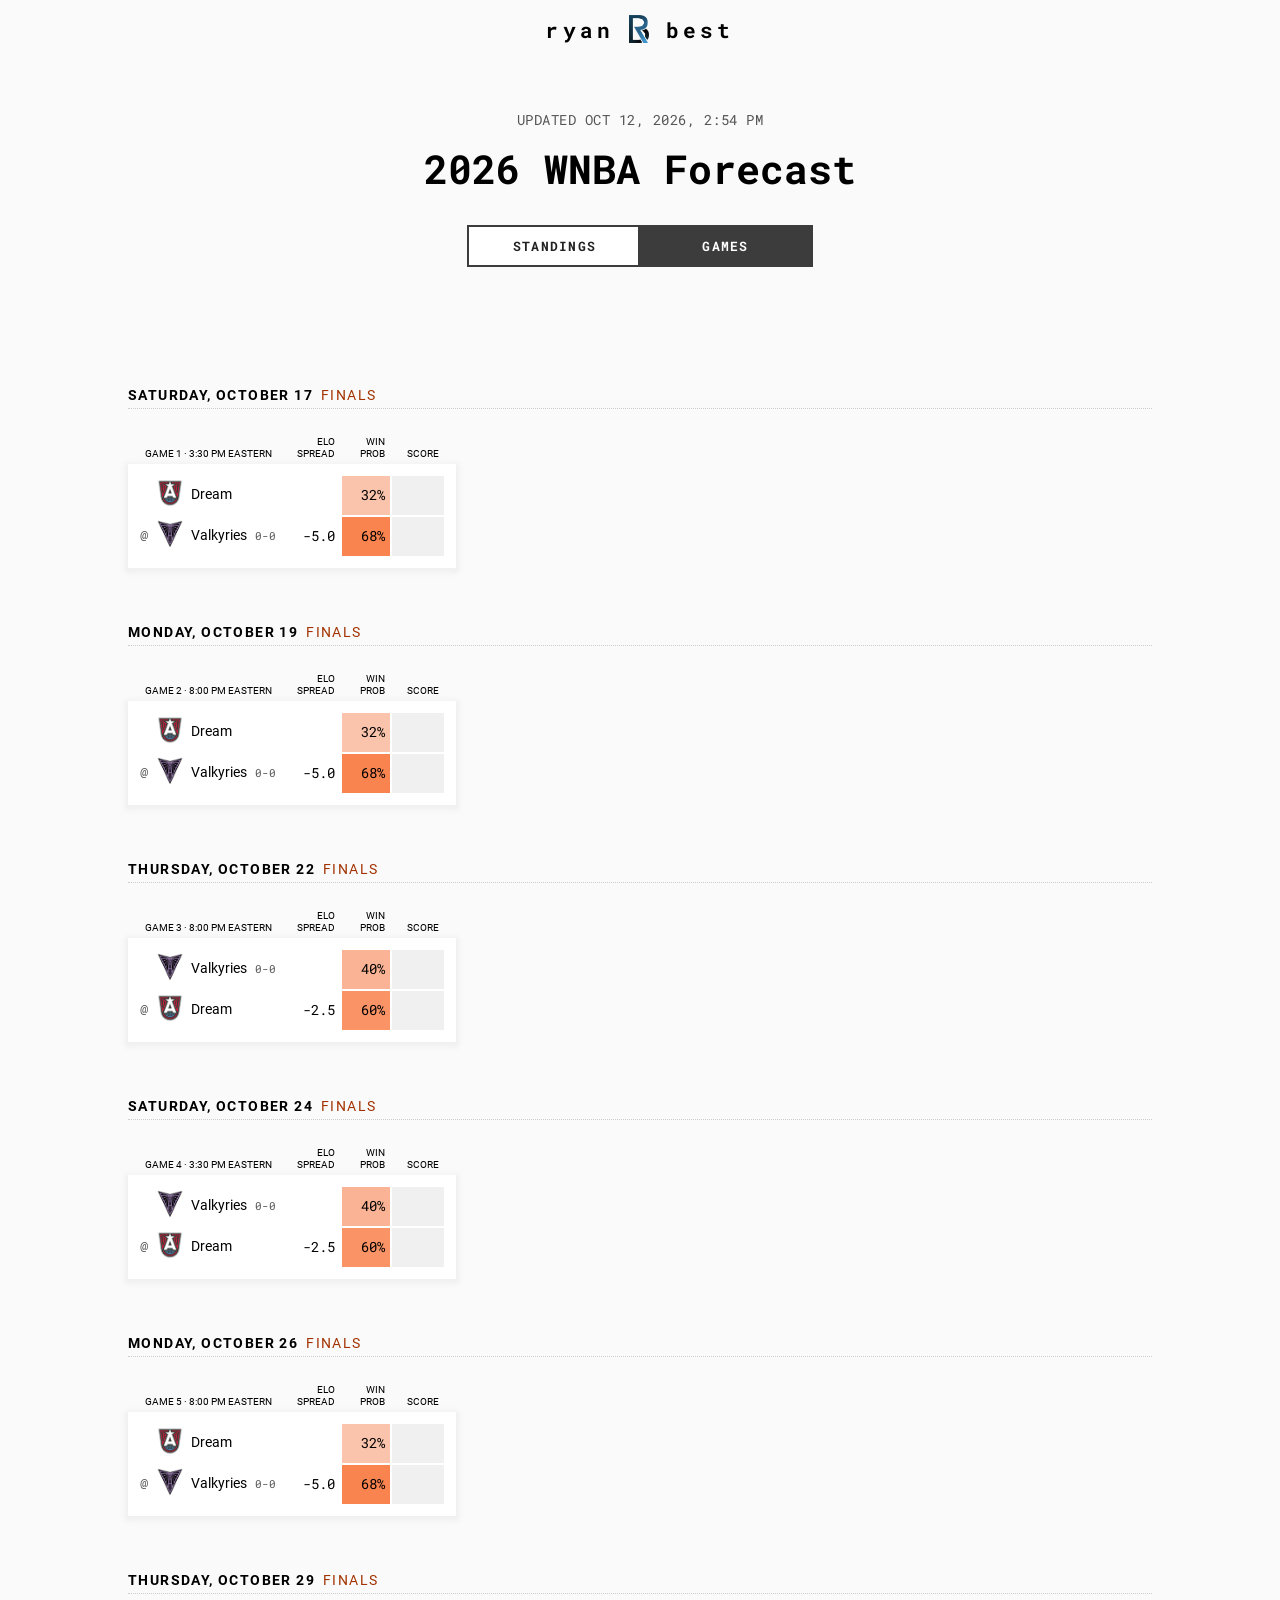
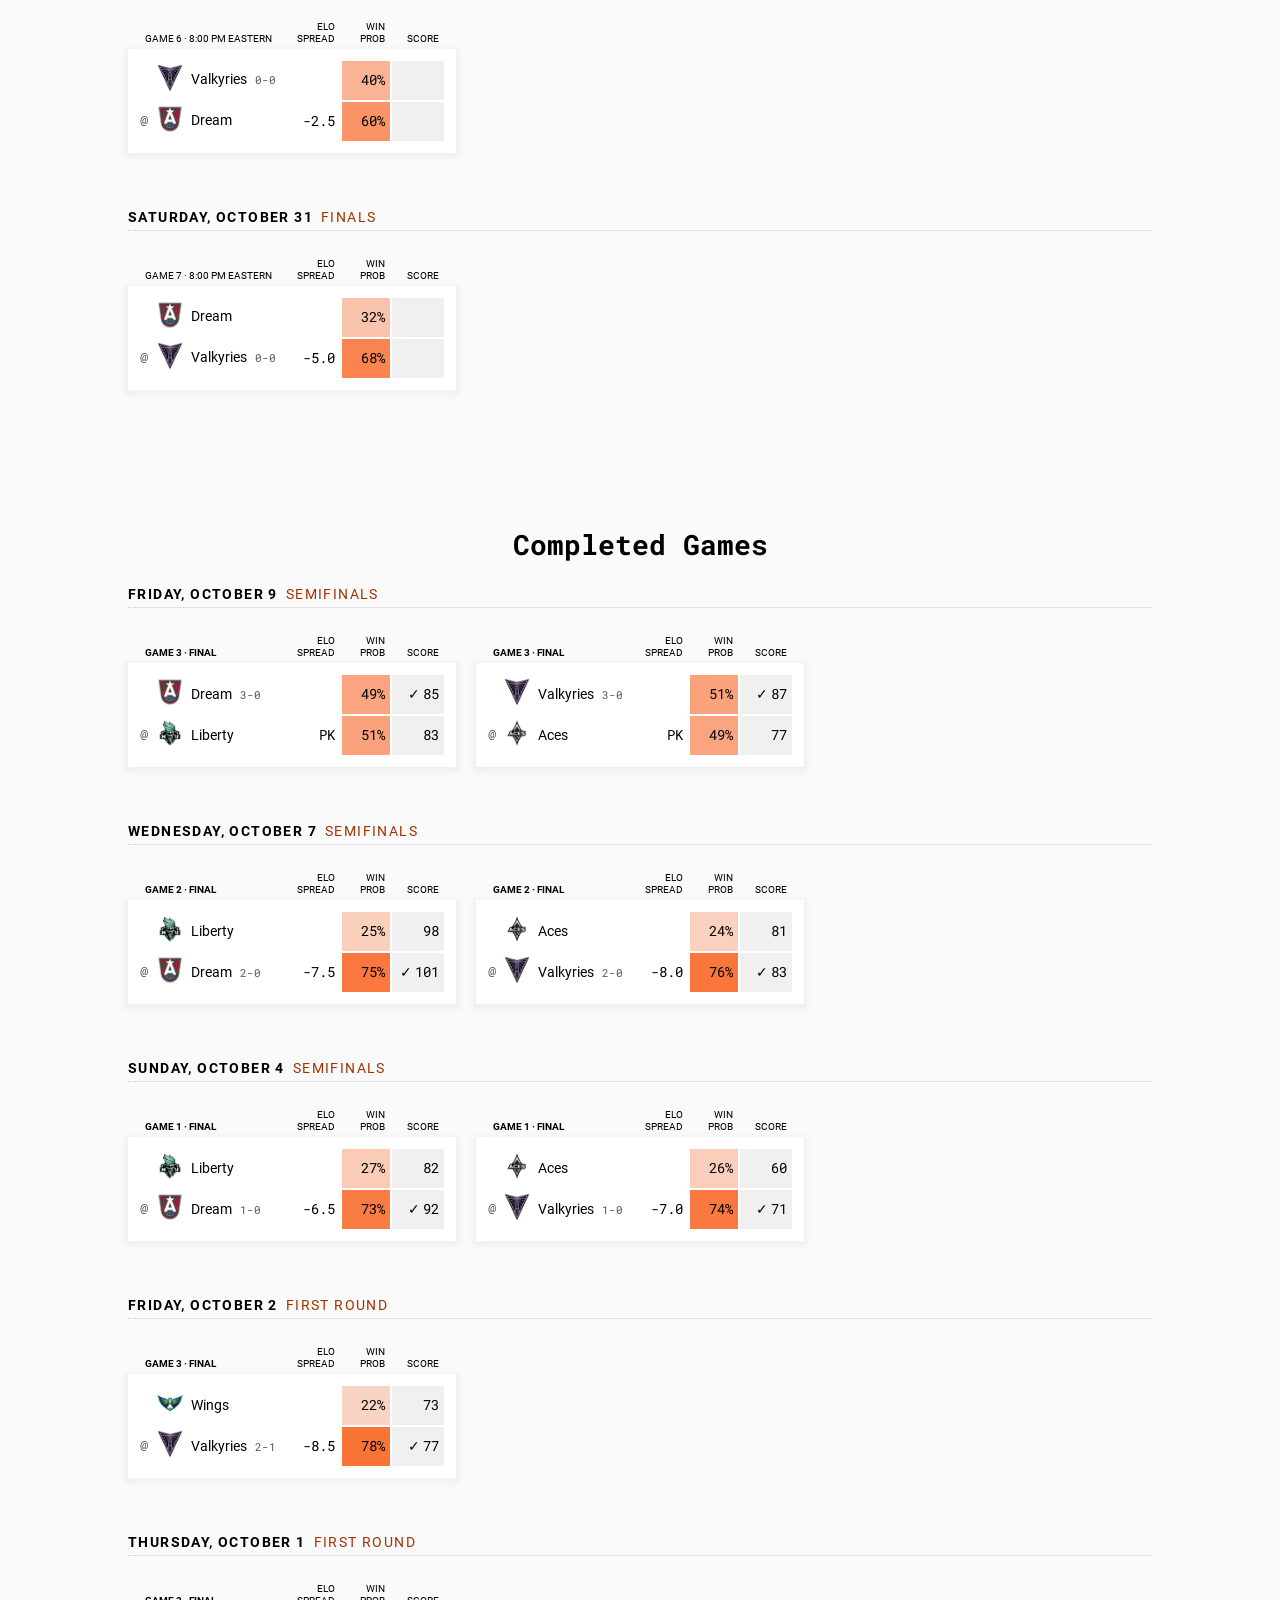
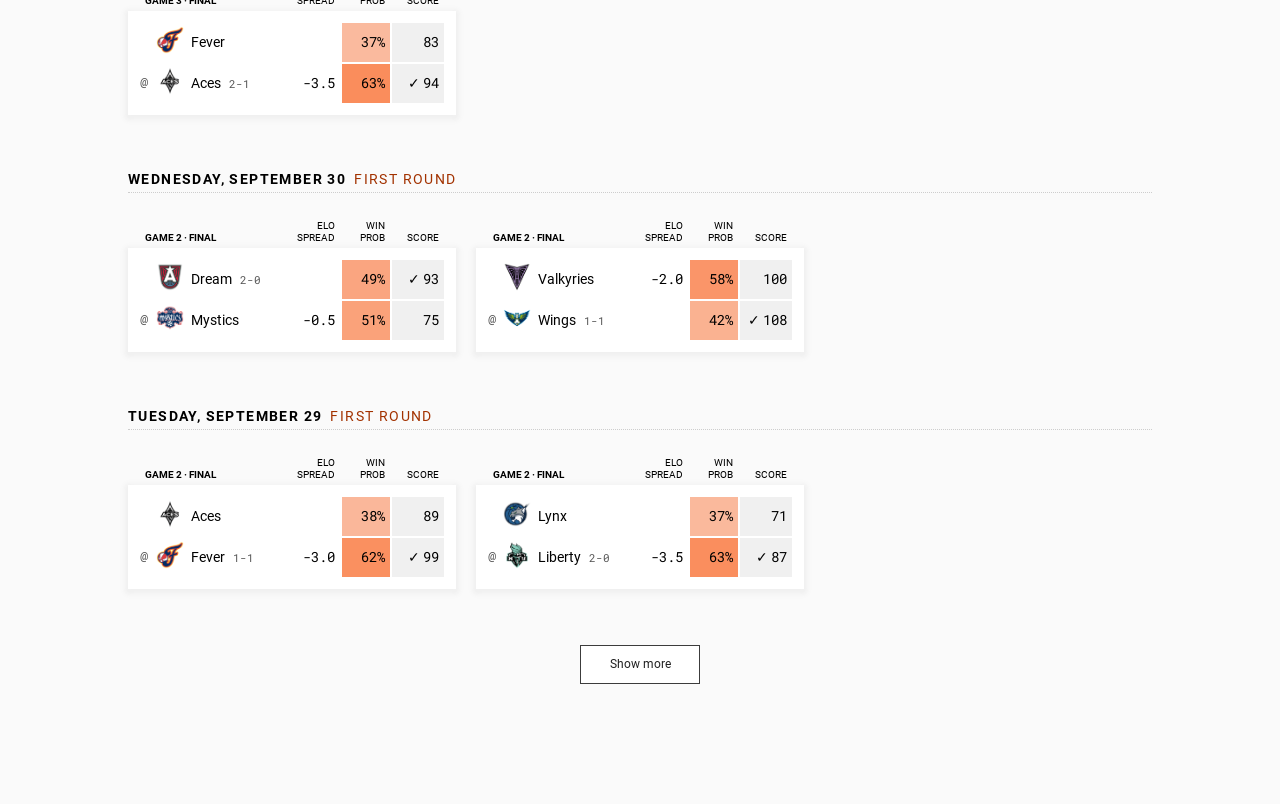
==== games/index.html @ b2c947b4 "Updates" ====
<!doctype html><head><title>2026 WNBA Forecast</title><meta name="viewport" content="width=device-width,initial-scale=1,shrink-to-fit=no"><meta name="description" content="This WNBA forecast projects each team's chances of winning every game, advancing to the playoffs and winning the WNBA Finals."><meta name="author" content="Ryan Best"><meta property="og:image" content="https://ryanabest.com/2026-wnba-predictions/../assets/share-image-2026.2704ef1698deea032bd2.png?foo"><meta property="og:title" content="2026 WNBA Forecast"><meta property="og:url" content="https://ryanabest.com/2026-wnba-predictions/"><meta property="og:type" content="website"><meta property="og:description" content="This WNBA forecast projects each team's chances of winning every game, advancing to the playoffs and winning the WNBA Finals."><link rel="shortcut icon" type="image/x-icon" href="https://ryanabest.com/2026-wnba-predictions/../assets/favicon.ecc235909048d9bf21d6.png"><link rel="icon" type="image/x-icon" href="https://ryanabest.com/../assets/favicon.ecc235909048d9bf21d6.png"><meta charset="UTF-8"><meta name="twitter:card" content="summary_large_image"><meta name="twitter:site" content="@ryanabest"><meta name="twitter:creator" content="@ryanabest"><meta name="twitter:title" content="2026 WNBA Forecast"><meta name="twitter:description" content="This WNBA forecast projects each team's chances of winning every game, advancing to the playoffs and winning the WNBA Finals."><meta property="twitter:image" content="https://ryanabest.com/2026-wnba-predictions/../assets/share-image-2026.2704ef1698deea032bd2.png?foo"><script defer="defer" src="https://static.cloudflareinsights.com/beacon.min.js" data-cf-beacon="{&quot;token&quot;: &quot;c7178068406749bfac75ae84e9a61b06&quot;}"></script><link rel="icon" href="../favicon.png"><script defer="defer" src="../main.33cd4e4e29c52338c2be.js"></script><link href="../main.13d747a128f6df0fa629.css" rel="stylesheet"></head><body><div class="menu" id="menu"><div class="menu-item" id="name"><a href="https://www.ryanabest.com"><p id="first-name">ryan</p><div class="logo"></div><p id="last-name">best</p></a></div></div><div class="container"><div id="intro"><p class="timestamp">UPDATED <span id="compiled-at" data-datetime="2026-10-12T14:54:19.146Z">Oct 12, 2026, 2:54 PM UTC</span></p><h1>2026 WNBA Forecast</h1></div><div id="page-nav"><a id="standings-link"><button class="btn-cta standings-nav">Standings</button></a><a id="games-link"><button class="btn-cta games-nav active">Games</button></a></div><div class="content"><div id="games-cont"><div id="recent-games"></div><div id="upcoming-games"></div><div id="completed-games"></div></div></div><script>const page = `games`;</script></div></body>
---- main.13d747a128f6df0fa629.css ----
@font-face{font-family:Roboto;font-style:normal;font-weight:400;src:url(assets/Roboto-Regular.9429985be4f46ec8fcfc.woff2) format("woff2"),url(assets/Roboto-Regular.774f99460b8c31560a3c.woff) format("woff")}@font-face{font-family:Roboto;font-style:normal;font-weight:700;src:url(assets/Roboto-Bold.002079d85a6f27587d17.woff2) format("woff2"),url(assets/Roboto-Bold.75a1a5b5582b236e0fe3.woff) format("woff")}@font-face{font-family:Roboto Mono;font-style:normal;font-weight:400;src:url(assets/RobotoMono-Regular.cf210793d3ec136c3b7a.woff2) format("woff2"),url(assets/RobotoMono-Regular.0ff7daca31863f66d72b.woff) format("woff")}@font-face{font-family:Roboto Mono;font-style:normal;font-weight:700;src:url(assets/RobotoMono-Bold.d044d1df4b0b95ca3c7d.woff2) format("woff2"),url(assets/RobotoMono-Bold.8ffd2e60d073450628d7.woff) format("woff")}.menu{padding:15px;text-align:center}.menu a{color:#000;text-decoration:none}.menu a.active,.menu a:hover{color:#4295ce}.menu a.underline{background:linear-gradient(180deg,#4295ce 0,#4295ce);background-position:0 100%;background-repeat:repeat-x;background-size:.12em .12em;padding-bottom:.15em;padding-top:.15em;transition:all .2s ease-in-out}.menu a.underline:hover{background-size:100% 100%;color:#fff;transition:all .2s ease-in-out}.menu .menu-item#name{white-space:nowrap}.menu *{font-family:Roboto Mono,monospace}.menu a,.menu p{display:inline;font-size:21px;font-weight:700;letter-spacing:.2em;line-height:30px;text-align:center}.menu .logo{background-image:url(assets/logo.83187585498148396530.png);background-repeat:no-repeat;background-size:100% auto;display:inline-block;height:30px;margin:0 .8em 0 .7em;vertical-align:top;width:20px}#intro{margin:30px auto;text-align:center}#intro p.timestamp{color:#555;font-size:14px;letter-spacing:.5px;margin:0;text-transform:uppercase}#intro h1,#intro p.timestamp{font-family:Roboto Mono,monospace}#intro h1{color:#000;font-size:40px;line-height:1.27;margin:15px 0}#page-nav{text-align:center}#page-nav button{border-width:2px;font-family:Roboto Mono,monospace;font-size:13px;font-weight:700;letter-spacing:.1em;margin:0 -2px;text-transform:uppercase;width:175px}#page-nav button.active{pointer-events:none}@media(max-width:767px){#page-nav button{width:50%}}table#standings{border-collapse:collapse;border-spacing:0;width:100%}@media(max-width:767px){table#standings .hide-mobile{display:none}}table#standings thead tr th{font-family:Roboto,sans-serif;font-size:13px;text-transform:uppercase}@media(max-width:767px){table#standings thead tr th{font-size:12px}}table#standings thead tr th.sorted{background:#000;color:#fff}table#standings thead tr th span.hide-desktop{display:none}@media(max-width:767px){table#standings thead tr th span.hide-desktop{display:table-cell}}table#standings thead tr.top th.underline{border-bottom:1px solid #cdcdcd;border-left:8px solid #fafafa;border-right:8px solid #fafafa}table#standings thead tr.lower th{border-bottom:2px solid #000;font-weight:400;padding:17px 12px 5px 5px;text-align:right;vertical-align:bottom}@media(max-width:767px){table#standings thead tr.lower th{padding:4px 6px 3px 3px}}table#standings thead tr.lower th#name{padding-left:38px;text-align:left}@media(max-width:767px){table#standings thead tr.lower th#name{padding-left:5px}}table#standings thead tr.lower th#elo{text-align:center;width:7%}table#standings thead tr.lower th#week-diff{text-align:center}table#standings thead tr.lower th.num-width,table#standings thead tr.lower th.pct-width{width:10%}@media(max-width:767px){table#standings thead tr.lower th.pct-width{width:15%}}table#standings thead tr.sortable th{cursor:pointer}table#standings thead tr.sortable th:hover:not(.sorted){background-color:#cdcdcd}table#standings tbody tr{line-height:40px}table#standings tbody tr td,table#standings tbody tr th.team-name{border-bottom:1px solid #cdcdcd;font-size:14px;padding:8px 12px 5px 5px;vertical-align:middle;white-space:nowrap}@media(max-width:767px){table#standings tbody tr td,table#standings tbody tr th.team-name{font-size:12px;padding:4px 6px 3px 3px}}table#standings tbody tr td.eliminated,table#standings tbody tr th.team-name.eliminated{opacity:.3}table#standings tbody tr td.gray,table#standings tbody tr th.team-name.gray{color:#cdcdcd}table#standings tbody tr td{font-family:Roboto Mono,monospace;text-align:right}table#standings tbody tr td.elo,table#standings tbody tr td.week-change{text-align:center}table#standings tbody tr td.week-change .week-change-val{border-radius:50%;height:40px;margin:auto;width:40px}table#standings tbody tr td.border-left{border-left:2px solid #000}@media(max-width:767px){table#standings tbody tr td.border-left{border-left:none}table#standings tbody tr td.border-left-mobile{border-left:1px solid #000}}table#standings tbody tr th.team-name{padding-left:0;text-align:left}table#standings tbody tr th.team-name img.team-logo{margin-right:10px;transform:translateY(-4px);vertical-align:middle}@media(max-width:767px){table#standings tbody tr th.team-name img.team-logo{margin-right:5px}}table#standings tbody tr th.team-name span.city,table#standings tbody tr th.team-name span.name{color:#000;font-family:Roboto,sans-serif;font-size:16px;font-weight:700}@media(max-width:767px){table#standings tbody tr th.team-name span.city,table#standings tbody tr th.team-name span.name{font-size:12px}}table#standings tbody tr th.team-name span.current-record{color:#555;font-family:Roboto Mono,monospace;font-size:12px;font-weight:400;padding-left:8px}table#standings tbody tr:last-child td,table#standings tbody tr:last-child th.team-name{border-bottom:none}.selector-wrap{font-family:Roboto,sans-serif;font-size:15px;margin:30px auto 0}.selector-wrap.standings-selector{text-align:center}.selector-wrap.standings-selector span.text{padding-right:6px}.selector-wrap.nav-dropdown{text-align:right}.selector-wrap #nav-dropdown,.selector-wrap #standings-selector{font-size:15px;padding:5px;text-align:left;width:150px}section.day{font-family:Roboto,sans-serif;margin-bottom:40px}section.day:last-child{margin-bottom:10px}section.day h3{border-bottom:1px dotted #cdcdcd;font-size:14px;font-weight:700;letter-spacing:.1em;margin-bottom:25px;padding-bottom:5px;text-transform:uppercase}section.day h3 span.cc_final,section.day h3 span.playoff{color:#a23200;font-weight:400;margin-left:8px}section.day .games-cont .game{box-sizing:border-box;display:inline-block;margin-bottom:12px;margin-left:20px}@media(min-width:1024px){section.day .games-cont .game{width:calc(33.33333% - 13.33333px)}section.day .games-cont .game:nth-child(3n+1){margin-left:0}}@media(min-width:700px)and (max-width:1023px){section.day .games-cont .game{width:calc(50% - 20px)}section.day .games-cont .game:nth-child(odd){margin-left:0}}@media(max-width:700px){section.day .games-cont .game{margin-left:0;max-width:450px;width:100%}}section.day .games-cont .game .game-header-wrap{padding:0 10px}@media(max-width:767px){section.day .games-cont .game .game-header-wrap{padding:0 5px}}section.day .games-cont .game .game-body-wrap{background:#fff;box-shadow:0 2px 5px 3px hsla(0,0%,78%,.2);padding:10px}@media(max-width:767px){section.day .games-cont .game .game-body-wrap{padding:5px}}section.day .games-cont .game table{border-spacing:2px}section.day .games-cont .game th{box-sizing:border-box;font-size:10px;font-weight:400;line-height:1.2;padding:0 5px 2px;text-align:right;text-transform:uppercase;vertical-align:bottom}section.day .games-cont .game th.game-time{text-align:left}section.day .games-cont .game th.game-time.post{font-weight:700}section.day .games-cont .game td{box-sizing:border-box;color:#000;font-size:14px;padding:3px 5px 5px;vertical-align:middle;white-space:nowrap}@media(max-width:767px){section.day .games-cont .game td{font-size:13px}}section.day .games-cont .game td.at-sign{color:#555;font-family:Roboto Mono,monospace}section.day .games-cont .game td.team-name .playoff-record{color:#555;font-family:Roboto Mono,monospace;font-size:11px;font-weight:400;padding-left:8px}section.day .games-cont .game td.num{font-family:Roboto Mono,monospace;text-align:right}section.day .games-cont .game td.num span.check{margin-right:3px}section.day .games-cont .game td.score{background-color:#f0f0f0}section.day .games-cont .game td.at-sign,section.day .games-cont .game th.at-sign{border:0;min-width:13.5px;padding-left:0;text-align:center;width:13.5px}@media(max-width:767px){section.day .games-cont .game td.at-sign,section.day .games-cont .game th.at-sign{padding-right:0}}section.day .games-cont .game td.team-logo,section.day .games-cont .game th.team-logo{min-width:28px;padding-left:0;width:28px}section.day .games-cont .game td.team-name,section.day .games-cont .game th.team-name{padding-left:0;width:99%}section.day .games-cont .game td.game-time,section.day .games-cont .game th.game-time{width:99%}section.day .games-cont .game td.spread,section.day .games-cont .game th.spread{min-width:55px;width:55px}section.day .games-cont .game td.win-prob,section.day .games-cont .game th.win-prob{min-width:48px;width:48px}section.day .games-cont .game td.score,section.day .games-cont .game th.score{min-width:52px;width:52px}#games-cont h2{font-family:Roboto Mono,monospace;font-size:28px;margin-top:120px;text-align:center}@media(max-width:767px){#games-cont h2{margin-top:60px}}.expand{margin:40px 0;text-align:center}body{background-color:#fafafa;margin:0}@media(max-width:767px){.hide-mobile{display:none}}.container{margin:auto auto 60px;max-width:1024px;padding:20px;width:calc(100% - 40px)}@media(min-width:768px)and (max-width:1023px){.container{width:768px}}.content{margin-top:120px}@media(max-width:767px){.content{margin-top:60px}}.btn-cta{align-items:center;background:#fff;border:1px solid #3c3c3c;color:#222;cursor:pointer;display:inline-flex;font:12px/1.4 Roboto,sans-serif;justify-content:center;padding:10px;text-shadow:none;transition:background-color .2s ease-in-out;width:120px}.btn-cta.active,.btn-cta:hover{background:#3c3c3c;color:#fff}
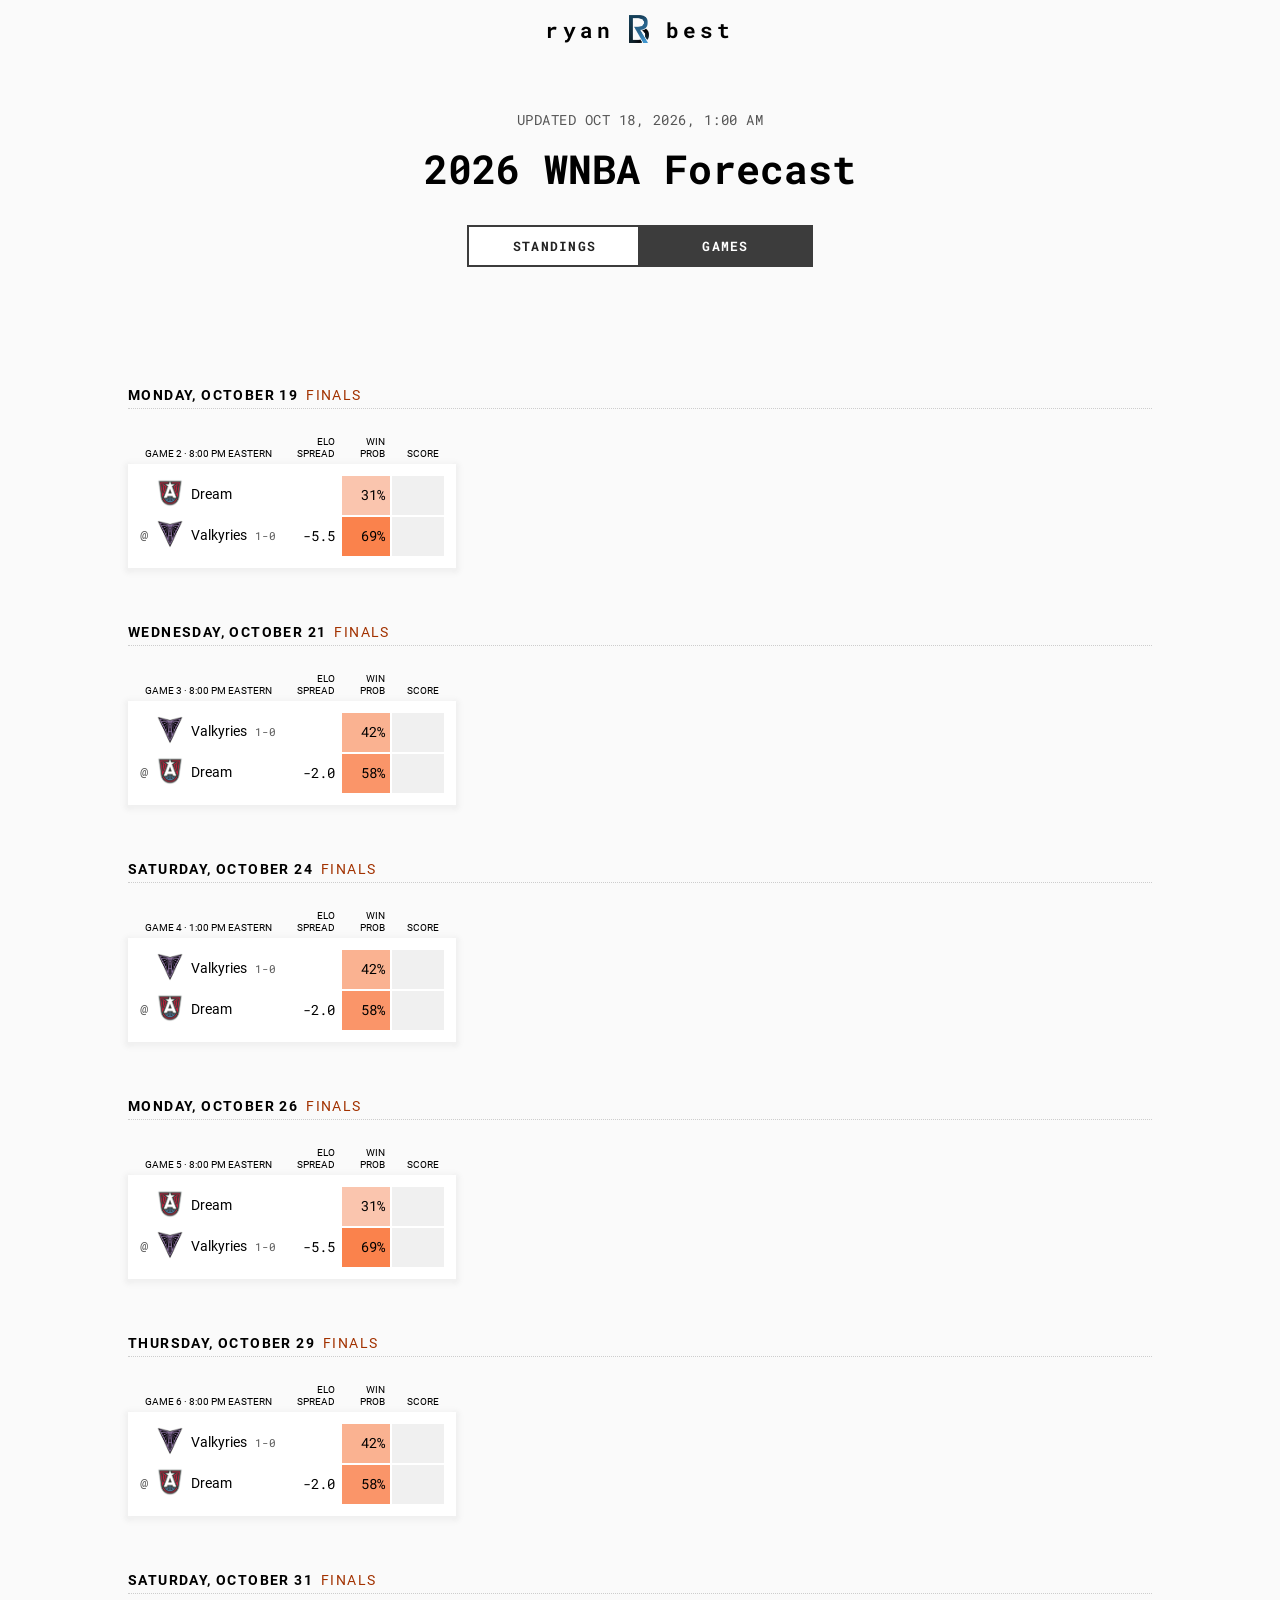
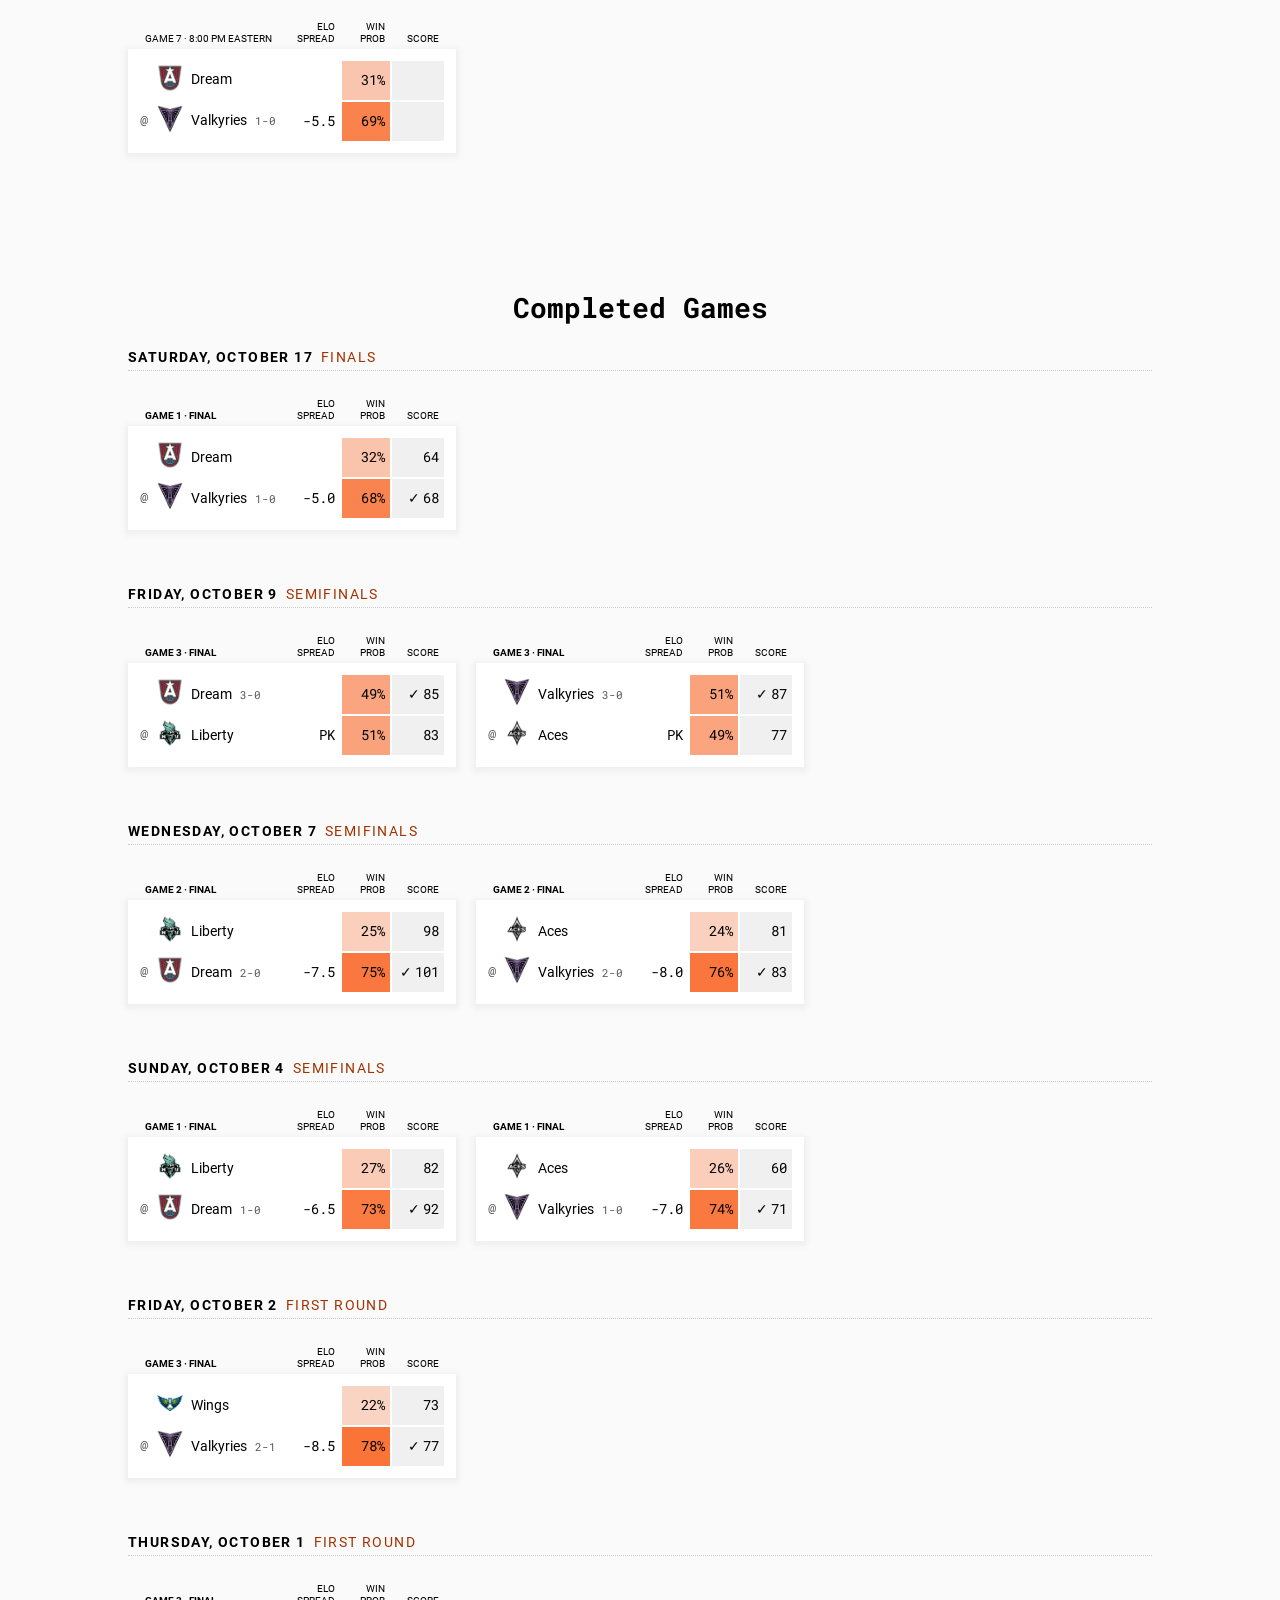
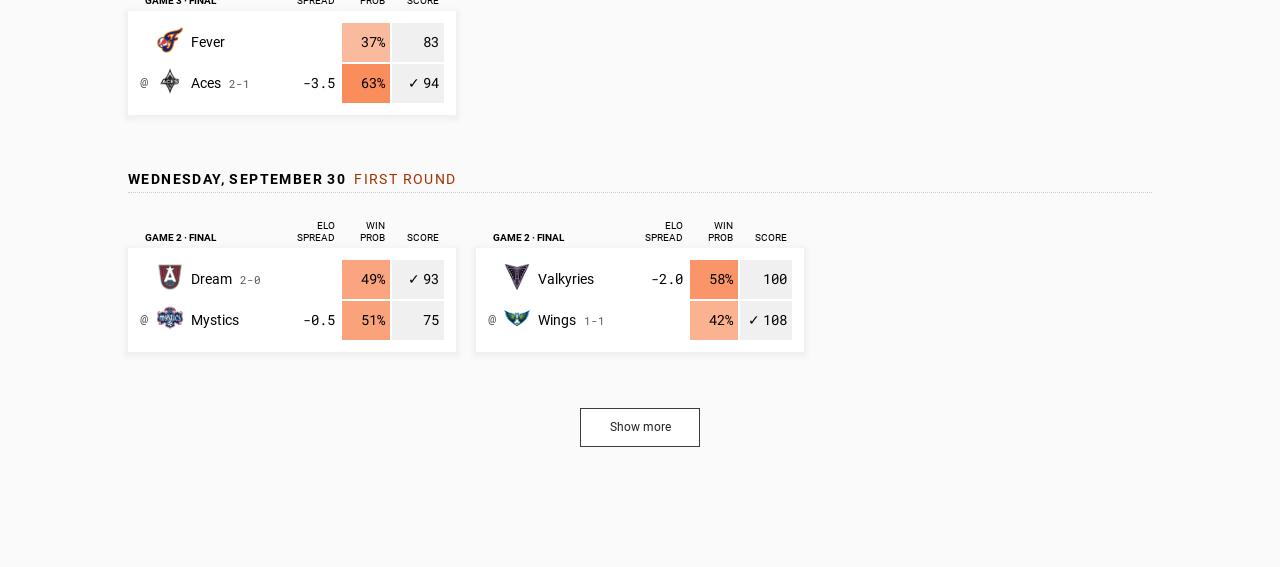
==== commit b8b5b00b: "Updates" ====
--- a/games/index.html
+++ b/games/index.html
@@ -1 +1 @@
-<!doctype html><head><title>2026 WNBA Forecast</title><meta name="viewport" content="width=device-width,initial-scale=1,shrink-to-fit=no"><meta name="description" content="This WNBA forecast projects each team's chances of winning every game, advancing to the playoffs and winning the WNBA Finals."><meta name="author" content="Ryan Best"><meta property="og:image" content="https://ryanabest.com/2026-wnba-predictions/../assets/share-image-2026.2704ef1698deea032bd2.png?foo"><meta property="og:title" content="2026 WNBA Forecast"><meta property="og:url" content="https://ryanabest.com/2026-wnba-predictions/"><meta property="og:type" content="website"><meta property="og:description" content="This WNBA forecast projects each team's chances of winning every game, advancing to the playoffs and winning the WNBA Finals."><link rel="shortcut icon" type="image/x-icon" href="https://ryanabest.com/2026-wnba-predictions/../assets/favicon.ecc235909048d9bf21d6.png"><link rel="icon" type="image/x-icon" href="https://ryanabest.com/../assets/favicon.ecc235909048d9bf21d6.png"><meta charset="UTF-8"><meta name="twitter:card" content="summary_large_image"><meta name="twitter:site" content="@ryanabest"><meta name="twitter:creator" content="@ryanabest"><meta name="twitter:title" content="2026 WNBA Forecast"><meta name="twitter:description" content="This WNBA forecast projects each team's chances of winning every game, advancing to the playoffs and winning the WNBA Finals."><meta property="twitter:image" content="https://ryanabest.com/2026-wnba-predictions/../assets/share-image-2026.2704ef1698deea032bd2.png?foo"><script defer="defer" src="https://static.cloudflareinsights.com/beacon.min.js" data-cf-beacon="{&quot;token&quot;: &quot;c7178068406749bfac75ae84e9a61b06&quot;}"></script><link rel="icon" href="../favicon.png"><script defer="defer" src="../main.33cd4e4e29c52338c2be.js"></script><link href="../main.13d747a128f6df0fa629.css" rel="stylesheet"></head><body><div class="menu" id="menu"><div class="menu-item" id="name"><a href="https://www.ryanabest.com"><p id="first-name">ryan</p><div class="logo"></div><p id="last-name">best</p></a></div></div><div class="container"><div id="intro"><p class="timestamp">UPDATED <span id="compiled-at" data-datetime="2026-10-12T14:54:19.146Z">Oct 12, 2026, 2:54 PM UTC</span></p><h1>2026 WNBA Forecast</h1></div><div id="page-nav"><a id="standings-link"><button class="btn-cta standings-nav">Standings</button></a><a id="games-link"><button class="btn-cta games-nav active">Games</button></a></div><div class="content"><div id="games-cont"><div id="recent-games"></div><div id="upcoming-games"></div><div id="completed-games"></div></div></div><script>const page = `games`;</script></div></body>+<!doctype html><head><title>2026 WNBA Forecast</title><meta name="viewport" content="width=device-width,initial-scale=1,shrink-to-fit=no"><meta name="description" content="This WNBA forecast projects each team's chances of winning every game, advancing to the playoffs and winning the WNBA Finals."><meta name="author" content="Ryan Best"><meta property="og:image" content="https://ryanabest.com/2026-wnba-predictions/../assets/share-image-2026.2704ef1698deea032bd2.png?foo"><meta property="og:title" content="2026 WNBA Forecast"><meta property="og:url" content="https://ryanabest.com/2026-wnba-predictions/"><meta property="og:type" content="website"><meta property="og:description" content="This WNBA forecast projects each team's chances of winning every game, advancing to the playoffs and winning the WNBA Finals."><link rel="shortcut icon" type="image/x-icon" href="https://ryanabest.com/2026-wnba-predictions/../assets/favicon.ecc235909048d9bf21d6.png"><link rel="icon" type="image/x-icon" href="https://ryanabest.com/../assets/favicon.ecc235909048d9bf21d6.png"><meta charset="UTF-8"><meta name="twitter:card" content="summary_large_image"><meta name="twitter:site" content="@ryanabest"><meta name="twitter:creator" content="@ryanabest"><meta name="twitter:title" content="2026 WNBA Forecast"><meta name="twitter:description" content="This WNBA forecast projects each team's chances of winning every game, advancing to the playoffs and winning the WNBA Finals."><meta property="twitter:image" content="https://ryanabest.com/2026-wnba-predictions/../assets/share-image-2026.2704ef1698deea032bd2.png?foo"><script defer="defer" src="https://static.cloudflareinsights.com/beacon.min.js" data-cf-beacon="{&quot;token&quot;: &quot;c7178068406749bfac75ae84e9a61b06&quot;}"></script><link rel="icon" href="../favicon.png"><script defer="defer" src="../main.71c23e7c13c567f4b0f6.js"></script><link href="../main.13d747a128f6df0fa629.css" rel="stylesheet"></head><body><div class="menu" id="menu"><div class="menu-item" id="name"><a href="https://www.ryanabest.com"><p id="first-name">ryan</p><div class="logo"></div><p id="last-name">best</p></a></div></div><div class="container"><div id="intro"><p class="timestamp">UPDATED <span id="compiled-at" data-datetime="2026-10-18T01:00:43.987Z">Oct 18, 2026, 1:00 AM UTC</span></p><h1>2026 WNBA Forecast</h1></div><div id="page-nav"><a id="standings-link"><button class="btn-cta standings-nav">Standings</button></a><a id="games-link"><button class="btn-cta games-nav active">Games</button></a></div><div class="content"><div id="games-cont"><div id="recent-games"></div><div id="upcoming-games"></div><div id="completed-games"></div></div></div><script>const page = `games`;</script></div></body>
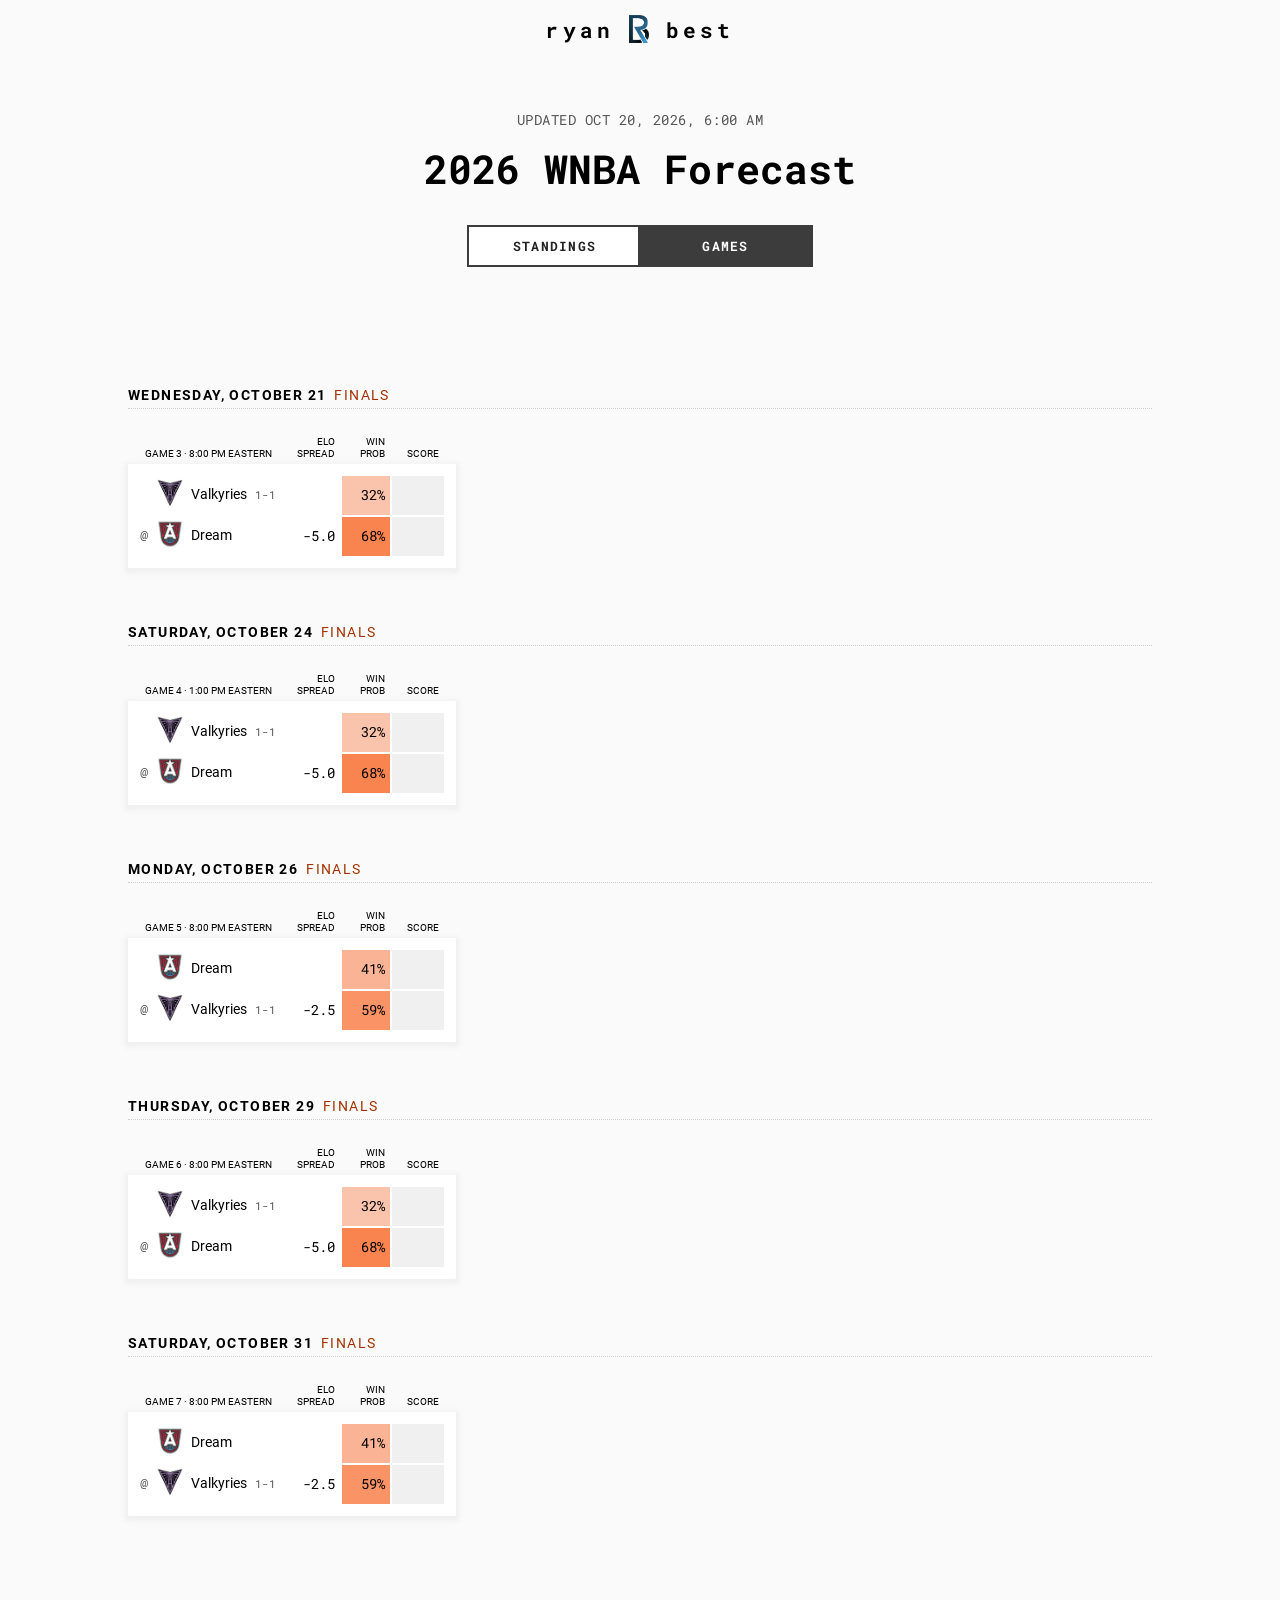
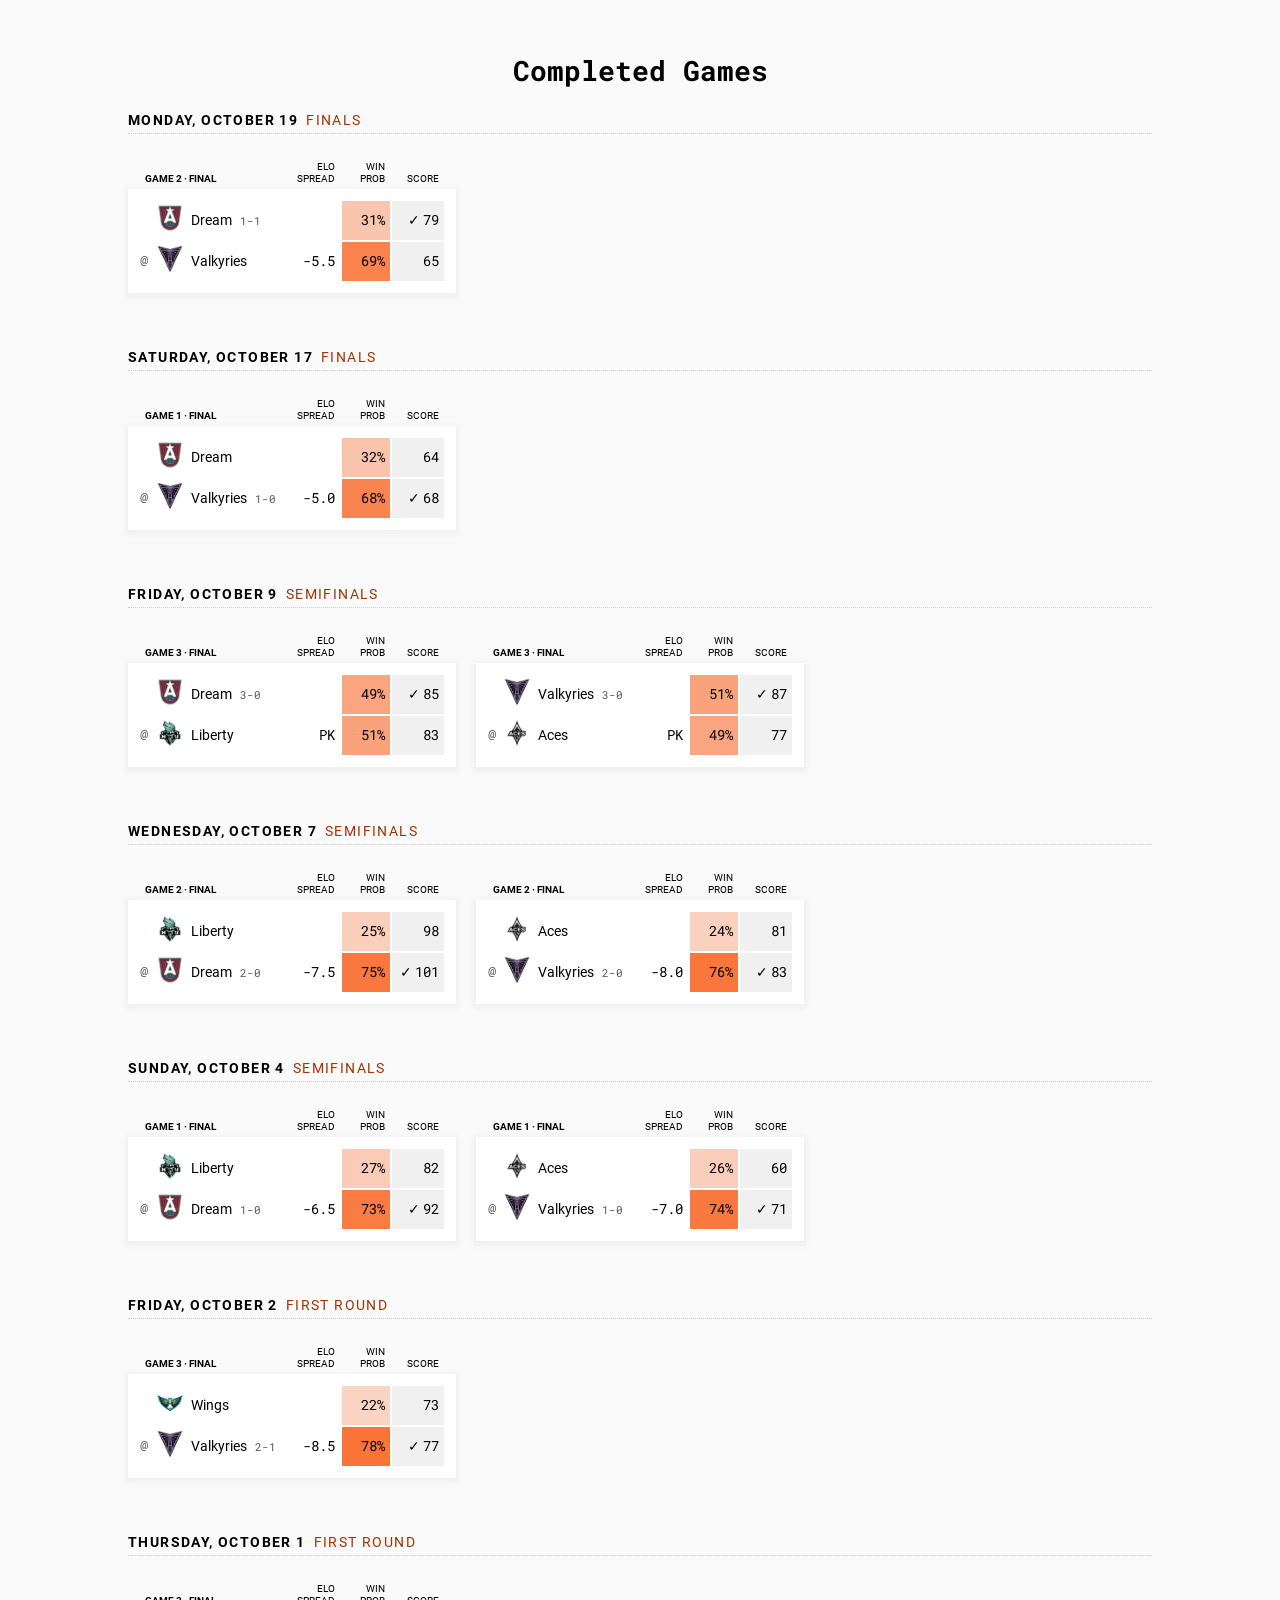
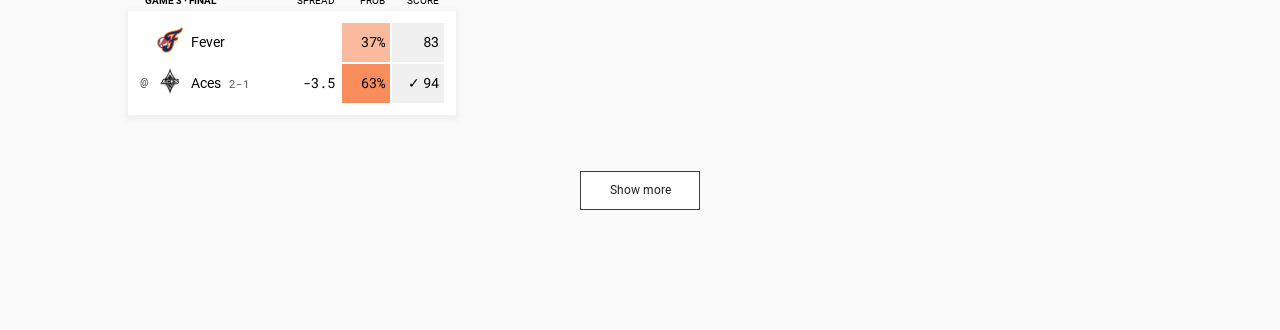
==== commit 2cf58f56: "Updates" ====
--- a/games/index.html
+++ b/games/index.html
@@ -1 +1 @@
-<!doctype html><head><title>2026 WNBA Forecast</title><meta name="viewport" content="width=device-width,initial-scale=1,shrink-to-fit=no"><meta name="description" content="This WNBA forecast projects each team's chances of winning every game, advancing to the playoffs and winning the WNBA Finals."><meta name="author" content="Ryan Best"><meta property="og:image" content="https://ryanabest.com/2026-wnba-predictions/../assets/share-image-2026.2704ef1698deea032bd2.png?foo"><meta property="og:title" content="2026 WNBA Forecast"><meta property="og:url" content="https://ryanabest.com/2026-wnba-predictions/"><meta property="og:type" content="website"><meta property="og:description" content="This WNBA forecast projects each team's chances of winning every game, advancing to the playoffs and winning the WNBA Finals."><link rel="shortcut icon" type="image/x-icon" href="https://ryanabest.com/2026-wnba-predictions/../assets/favicon.ecc235909048d9bf21d6.png"><link rel="icon" type="image/x-icon" href="https://ryanabest.com/../assets/favicon.ecc235909048d9bf21d6.png"><meta charset="UTF-8"><meta name="twitter:card" content="summary_large_image"><meta name="twitter:site" content="@ryanabest"><meta name="twitter:creator" content="@ryanabest"><meta name="twitter:title" content="2026 WNBA Forecast"><meta name="twitter:description" content="This WNBA forecast projects each team's chances of winning every game, advancing to the playoffs and winning the WNBA Finals."><meta property="twitter:image" content="https://ryanabest.com/2026-wnba-predictions/../assets/share-image-2026.2704ef1698deea032bd2.png?foo"><script defer="defer" src="https://static.cloudflareinsights.com/beacon.min.js" data-cf-beacon="{&quot;token&quot;: &quot;c7178068406749bfac75ae84e9a61b06&quot;}"></script><link rel="icon" href="../favicon.png"><script defer="defer" src="../main.71c23e7c13c567f4b0f6.js"></script><link href="../main.13d747a128f6df0fa629.css" rel="stylesheet"></head><body><div class="menu" id="menu"><div class="menu-item" id="name"><a href="https://www.ryanabest.com"><p id="first-name">ryan</p><div class="logo"></div><p id="last-name">best</p></a></div></div><div class="container"><div id="intro"><p class="timestamp">UPDATED <span id="compiled-at" data-datetime="2026-10-18T01:00:43.987Z">Oct 18, 2026, 1:00 AM UTC</span></p><h1>2026 WNBA Forecast</h1></div><div id="page-nav"><a id="standings-link"><button class="btn-cta standings-nav">Standings</button></a><a id="games-link"><button class="btn-cta games-nav active">Games</button></a></div><div class="content"><div id="games-cont"><div id="recent-games"></div><div id="upcoming-games"></div><div id="completed-games"></div></div></div><script>const page = `games`;</script></div></body>+<!doctype html><head><title>2026 WNBA Forecast</title><meta name="viewport" content="width=device-width,initial-scale=1,shrink-to-fit=no"><meta name="description" content="This WNBA forecast projects each team's chances of winning every game, advancing to the playoffs and winning the WNBA Finals."><meta name="author" content="Ryan Best"><meta property="og:image" content="https://ryanabest.com/2026-wnba-predictions/../assets/share-image-2026.2704ef1698deea032bd2.png?foo"><meta property="og:title" content="2026 WNBA Forecast"><meta property="og:url" content="https://ryanabest.com/2026-wnba-predictions/"><meta property="og:type" content="website"><meta property="og:description" content="This WNBA forecast projects each team's chances of winning every game, advancing to the playoffs and winning the WNBA Finals."><link rel="shortcut icon" type="image/x-icon" href="https://ryanabest.com/2026-wnba-predictions/../assets/favicon.ecc235909048d9bf21d6.png"><link rel="icon" type="image/x-icon" href="https://ryanabest.com/../assets/favicon.ecc235909048d9bf21d6.png"><meta charset="UTF-8"><meta name="twitter:card" content="summary_large_image"><meta name="twitter:site" content="@ryanabest"><meta name="twitter:creator" content="@ryanabest"><meta name="twitter:title" content="2026 WNBA Forecast"><meta name="twitter:description" content="This WNBA forecast projects each team's chances of winning every game, advancing to the playoffs and winning the WNBA Finals."><meta property="twitter:image" content="https://ryanabest.com/2026-wnba-predictions/../assets/share-image-2026.2704ef1698deea032bd2.png?foo"><script defer="defer" src="https://static.cloudflareinsights.com/beacon.min.js" data-cf-beacon="{&quot;token&quot;: &quot;c7178068406749bfac75ae84e9a61b06&quot;}"></script><link rel="icon" href="../favicon.png"><script defer="defer" src="../main.94ca88ae0757d638dc17.js"></script><link href="../main.13d747a128f6df0fa629.css" rel="stylesheet"></head><body><div class="menu" id="menu"><div class="menu-item" id="name"><a href="https://www.ryanabest.com"><p id="first-name">ryan</p><div class="logo"></div><p id="last-name">best</p></a></div></div><div class="container"><div id="intro"><p class="timestamp">UPDATED <span id="compiled-at" data-datetime="2026-10-20T06:00:02.149Z">Oct 20, 2026, 6:00 AM UTC</span></p><h1>2026 WNBA Forecast</h1></div><div id="page-nav"><a id="standings-link"><button class="btn-cta standings-nav">Standings</button></a><a id="games-link"><button class="btn-cta games-nav active">Games</button></a></div><div class="content"><div id="games-cont"><div id="recent-games"></div><div id="upcoming-games"></div><div id="completed-games"></div></div></div><script>const page = `games`;</script></div></body>
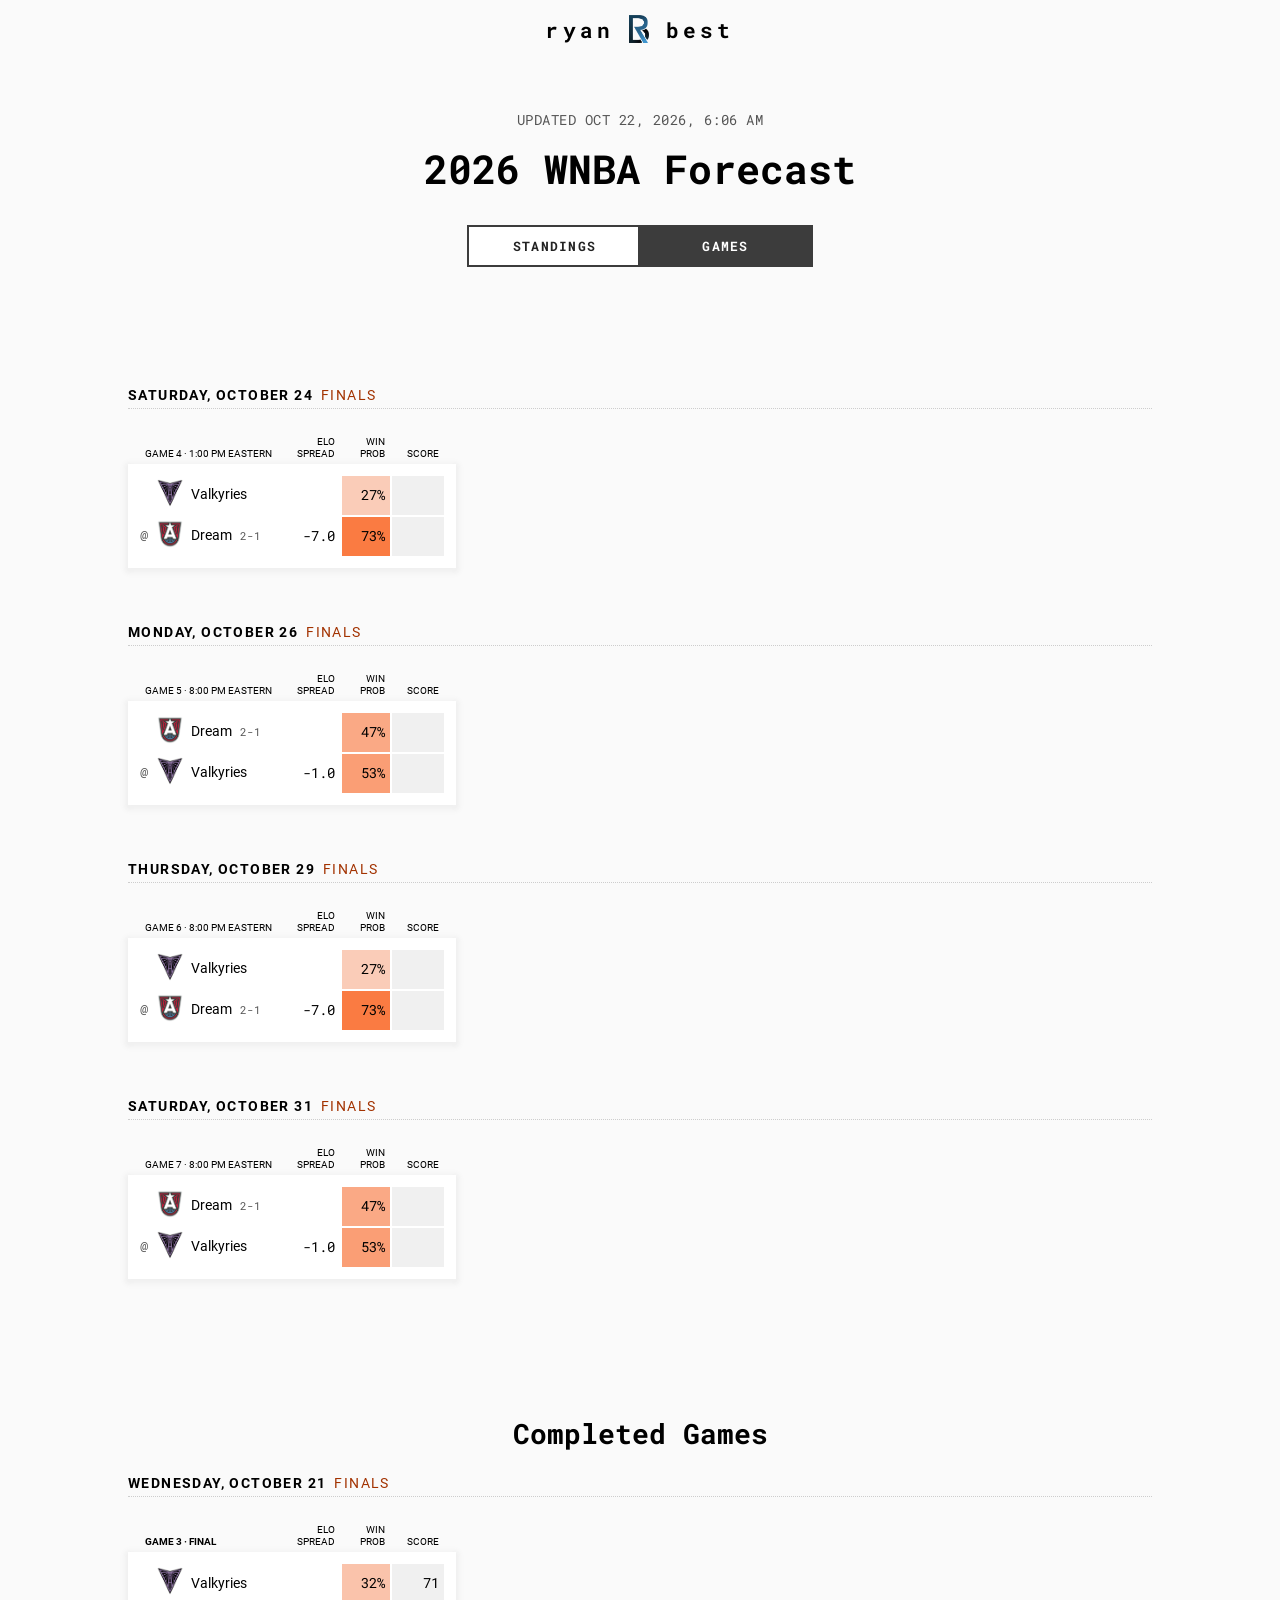
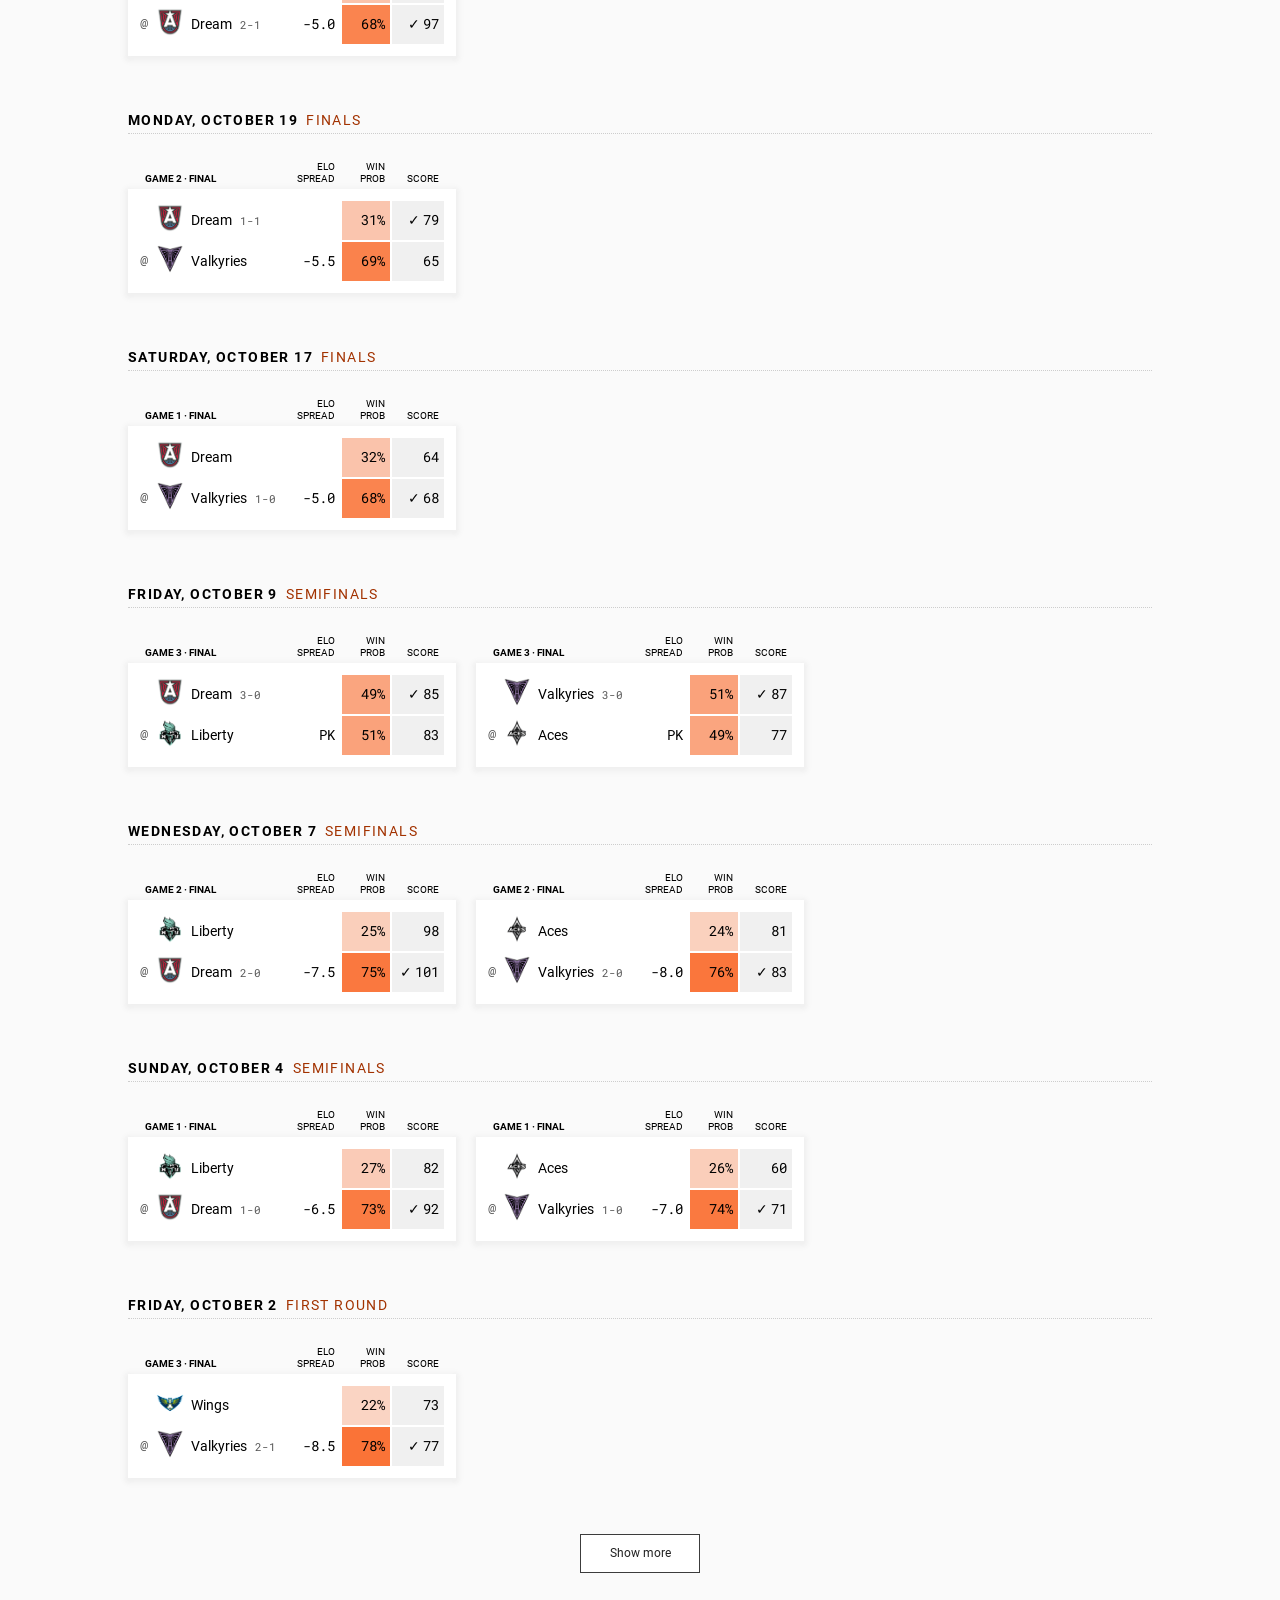
==== commit b2c8aed0: "Updates" ====
--- a/games/index.html
+++ b/games/index.html
@@ -1 +1 @@
-<!doctype html><head><title>2026 WNBA Forecast</title><meta name="viewport" content="width=device-width,initial-scale=1,shrink-to-fit=no"><meta name="description" content="This WNBA forecast projects each team's chances of winning every game, advancing to the playoffs and winning the WNBA Finals."><meta name="author" content="Ryan Best"><meta property="og:image" content="https://ryanabest.com/2026-wnba-predictions/../assets/share-image-2026.2704ef1698deea032bd2.png?foo"><meta property="og:title" content="2026 WNBA Forecast"><meta property="og:url" content="https://ryanabest.com/2026-wnba-predictions/"><meta property="og:type" content="website"><meta property="og:description" content="This WNBA forecast projects each team's chances of winning every game, advancing to the playoffs and winning the WNBA Finals."><link rel="shortcut icon" type="image/x-icon" href="https://ryanabest.com/2026-wnba-predictions/../assets/favicon.ecc235909048d9bf21d6.png"><link rel="icon" type="image/x-icon" href="https://ryanabest.com/../assets/favicon.ecc235909048d9bf21d6.png"><meta charset="UTF-8"><meta name="twitter:card" content="summary_large_image"><meta name="twitter:site" content="@ryanabest"><meta name="twitter:creator" content="@ryanabest"><meta name="twitter:title" content="2026 WNBA Forecast"><meta name="twitter:description" content="This WNBA forecast projects each team's chances of winning every game, advancing to the playoffs and winning the WNBA Finals."><meta property="twitter:image" content="https://ryanabest.com/2026-wnba-predictions/../assets/share-image-2026.2704ef1698deea032bd2.png?foo"><script defer="defer" src="https://static.cloudflareinsights.com/beacon.min.js" data-cf-beacon="{&quot;token&quot;: &quot;c7178068406749bfac75ae84e9a61b06&quot;}"></script><link rel="icon" href="../favicon.png"><script defer="defer" src="../main.94ca88ae0757d638dc17.js"></script><link href="../main.13d747a128f6df0fa629.css" rel="stylesheet"></head><body><div class="menu" id="menu"><div class="menu-item" id="name"><a href="https://www.ryanabest.com"><p id="first-name">ryan</p><div class="logo"></div><p id="last-name">best</p></a></div></div><div class="container"><div id="intro"><p class="timestamp">UPDATED <span id="compiled-at" data-datetime="2026-10-20T06:00:02.149Z">Oct 20, 2026, 6:00 AM UTC</span></p><h1>2026 WNBA Forecast</h1></div><div id="page-nav"><a id="standings-link"><button class="btn-cta standings-nav">Standings</button></a><a id="games-link"><button class="btn-cta games-nav active">Games</button></a></div><div class="content"><div id="games-cont"><div id="recent-games"></div><div id="upcoming-games"></div><div id="completed-games"></div></div></div><script>const page = `games`;</script></div></body>+<!doctype html><head><title>2026 WNBA Forecast</title><meta name="viewport" content="width=device-width,initial-scale=1,shrink-to-fit=no"><meta name="description" content="This WNBA forecast projects each team's chances of winning every game, advancing to the playoffs and winning the WNBA Finals."><meta name="author" content="Ryan Best"><meta property="og:image" content="https://ryanabest.com/2026-wnba-predictions/../assets/share-image-2026.2704ef1698deea032bd2.png?foo"><meta property="og:title" content="2026 WNBA Forecast"><meta property="og:url" content="https://ryanabest.com/2026-wnba-predictions/"><meta property="og:type" content="website"><meta property="og:description" content="This WNBA forecast projects each team's chances of winning every game, advancing to the playoffs and winning the WNBA Finals."><link rel="shortcut icon" type="image/x-icon" href="https://ryanabest.com/2026-wnba-predictions/../assets/favicon.ecc235909048d9bf21d6.png"><link rel="icon" type="image/x-icon" href="https://ryanabest.com/../assets/favicon.ecc235909048d9bf21d6.png"><meta charset="UTF-8"><meta name="twitter:card" content="summary_large_image"><meta name="twitter:site" content="@ryanabest"><meta name="twitter:creator" content="@ryanabest"><meta name="twitter:title" content="2026 WNBA Forecast"><meta name="twitter:description" content="This WNBA forecast projects each team's chances of winning every game, advancing to the playoffs and winning the WNBA Finals."><meta property="twitter:image" content="https://ryanabest.com/2026-wnba-predictions/../assets/share-image-2026.2704ef1698deea032bd2.png?foo"><script defer="defer" src="https://static.cloudflareinsights.com/beacon.min.js" data-cf-beacon="{&quot;token&quot;: &quot;c7178068406749bfac75ae84e9a61b06&quot;}"></script><link rel="icon" href="../favicon.png"><script defer="defer" src="../main.9409777a237a22b48c89.js"></script><link href="../main.13d747a128f6df0fa629.css" rel="stylesheet"></head><body><div class="menu" id="menu"><div class="menu-item" id="name"><a href="https://www.ryanabest.com"><p id="first-name">ryan</p><div class="logo"></div><p id="last-name">best</p></a></div></div><div class="container"><div id="intro"><p class="timestamp">UPDATED <span id="compiled-at" data-datetime="2026-10-22T06:06:47.280Z">Oct 22, 2026, 6:06 AM UTC</span></p><h1>2026 WNBA Forecast</h1></div><div id="page-nav"><a id="standings-link"><button class="btn-cta standings-nav">Standings</button></a><a id="games-link"><button class="btn-cta games-nav active">Games</button></a></div><div class="content"><div id="games-cont"><div id="recent-games"></div><div id="upcoming-games"></div><div id="completed-games"></div></div></div><script>const page = `games`;</script></div></body>
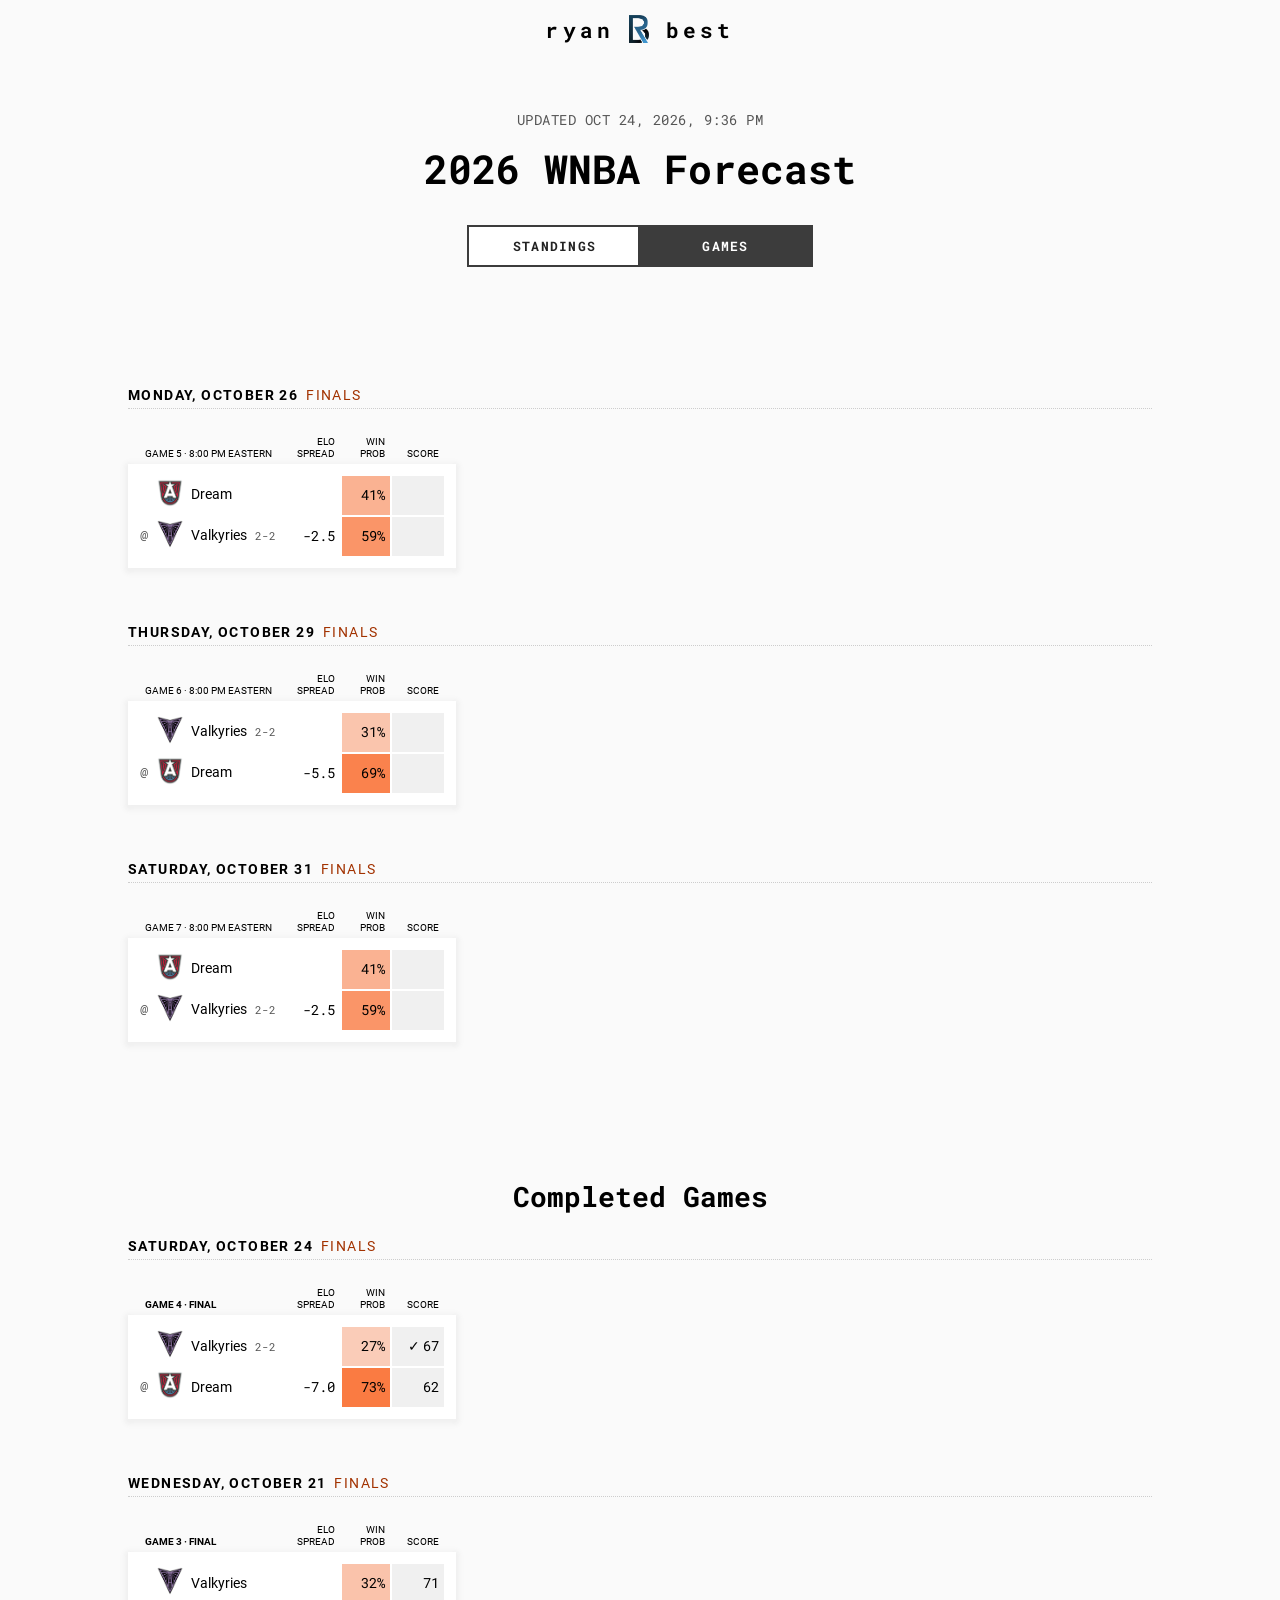
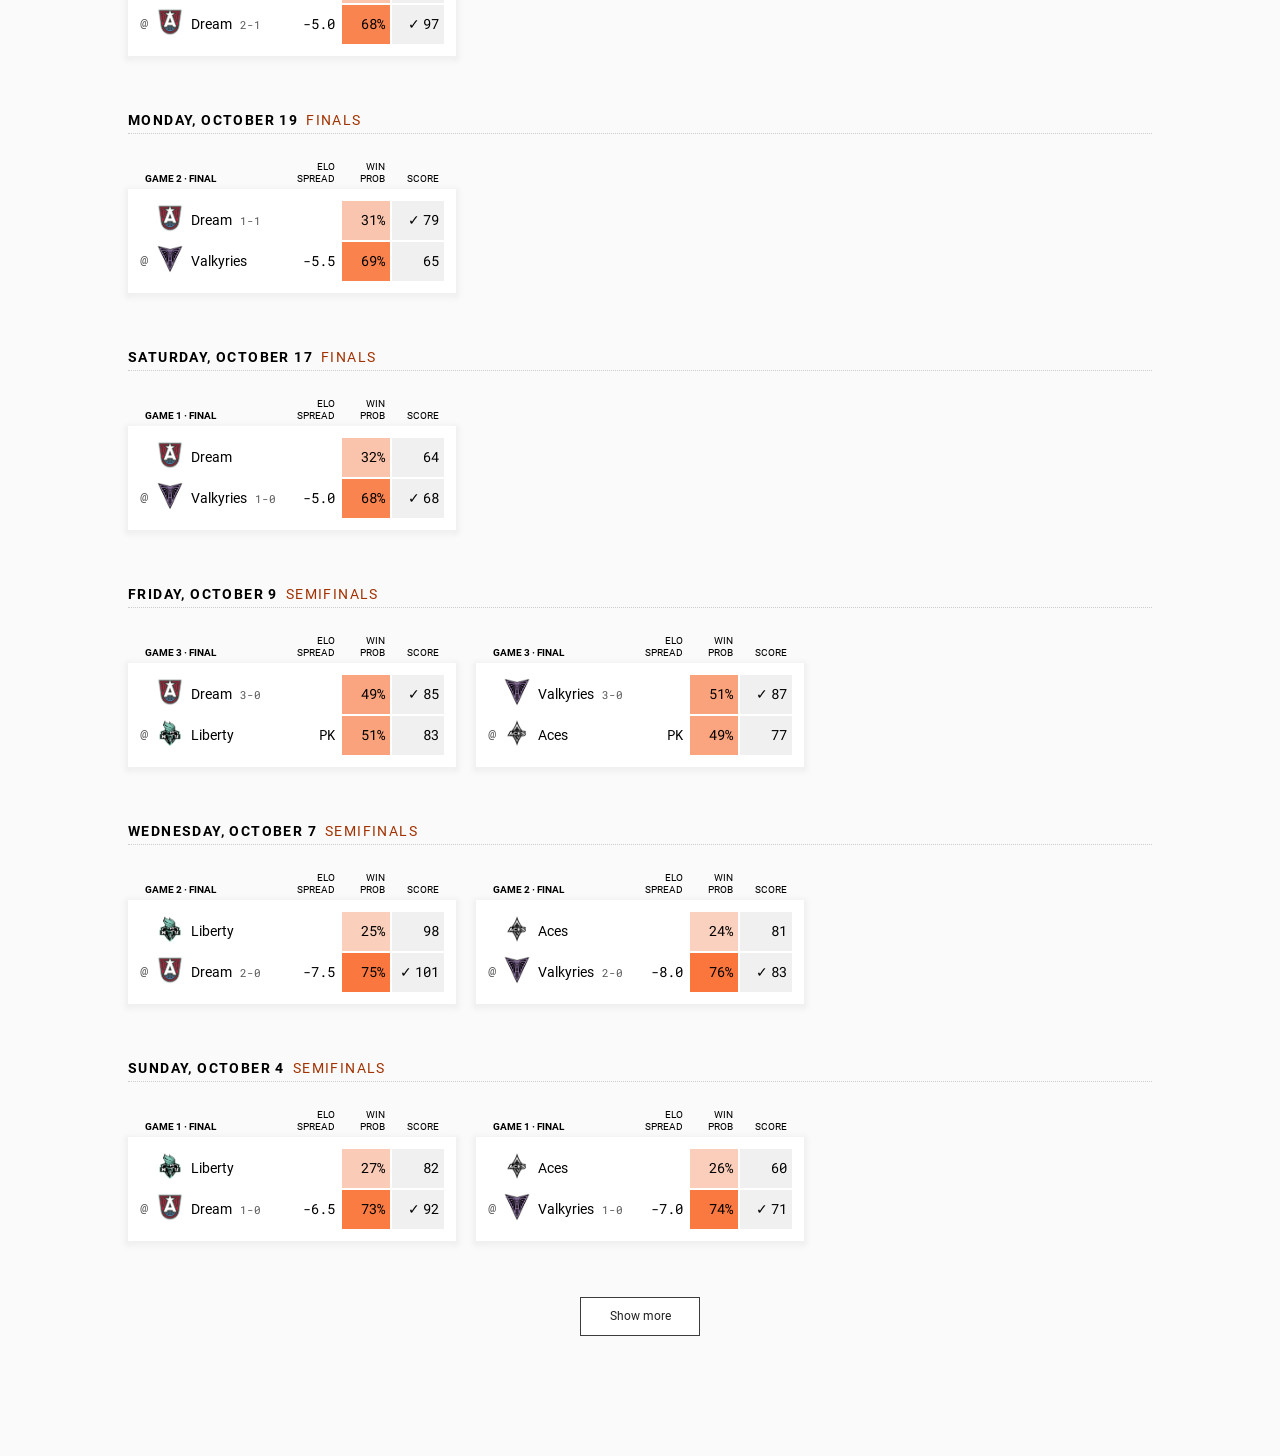
==== commit 90b010ad: "Updates" ====
--- a/games/index.html
+++ b/games/index.html
@@ -1 +1 @@
-<!doctype html><head><title>2026 WNBA Forecast</title><meta name="viewport" content="width=device-width,initial-scale=1,shrink-to-fit=no"><meta name="description" content="This WNBA forecast projects each team's chances of winning every game, advancing to the playoffs and winning the WNBA Finals."><meta name="author" content="Ryan Best"><meta property="og:image" content="https://ryanabest.com/2026-wnba-predictions/../assets/share-image-2026.2704ef1698deea032bd2.png?foo"><meta property="og:title" content="2026 WNBA Forecast"><meta property="og:url" content="https://ryanabest.com/2026-wnba-predictions/"><meta property="og:type" content="website"><meta property="og:description" content="This WNBA forecast projects each team's chances of winning every game, advancing to the playoffs and winning the WNBA Finals."><link rel="shortcut icon" type="image/x-icon" href="https://ryanabest.com/2026-wnba-predictions/../assets/favicon.ecc235909048d9bf21d6.png"><link rel="icon" type="image/x-icon" href="https://ryanabest.com/../assets/favicon.ecc235909048d9bf21d6.png"><meta charset="UTF-8"><meta name="twitter:card" content="summary_large_image"><meta name="twitter:site" content="@ryanabest"><meta name="twitter:creator" content="@ryanabest"><meta name="twitter:title" content="2026 WNBA Forecast"><meta name="twitter:description" content="This WNBA forecast projects each team's chances of winning every game, advancing to the playoffs and winning the WNBA Finals."><meta property="twitter:image" content="https://ryanabest.com/2026-wnba-predictions/../assets/share-image-2026.2704ef1698deea032bd2.png?foo"><script defer="defer" src="https://static.cloudflareinsights.com/beacon.min.js" data-cf-beacon="{&quot;token&quot;: &quot;c7178068406749bfac75ae84e9a61b06&quot;}"></script><link rel="icon" href="../favicon.png"><script defer="defer" src="../main.9409777a237a22b48c89.js"></script><link href="../main.13d747a128f6df0fa629.css" rel="stylesheet"></head><body><div class="menu" id="menu"><div class="menu-item" id="name"><a href="https://www.ryanabest.com"><p id="first-name">ryan</p><div class="logo"></div><p id="last-name">best</p></a></div></div><div class="container"><div id="intro"><p class="timestamp">UPDATED <span id="compiled-at" data-datetime="2026-10-22T06:06:47.280Z">Oct 22, 2026, 6:06 AM UTC</span></p><h1>2026 WNBA Forecast</h1></div><div id="page-nav"><a id="standings-link"><button class="btn-cta standings-nav">Standings</button></a><a id="games-link"><button class="btn-cta games-nav active">Games</button></a></div><div class="content"><div id="games-cont"><div id="recent-games"></div><div id="upcoming-games"></div><div id="completed-games"></div></div></div><script>const page = `games`;</script></div></body>+<!doctype html><head><title>2026 WNBA Forecast</title><meta name="viewport" content="width=device-width,initial-scale=1,shrink-to-fit=no"><meta name="description" content="This WNBA forecast projects each team's chances of winning every game, advancing to the playoffs and winning the WNBA Finals."><meta name="author" content="Ryan Best"><meta property="og:image" content="https://ryanabest.com/2026-wnba-predictions/../assets/share-image-2026.2704ef1698deea032bd2.png?foo"><meta property="og:title" content="2026 WNBA Forecast"><meta property="og:url" content="https://ryanabest.com/2026-wnba-predictions/"><meta property="og:type" content="website"><meta property="og:description" content="This WNBA forecast projects each team's chances of winning every game, advancing to the playoffs and winning the WNBA Finals."><link rel="shortcut icon" type="image/x-icon" href="https://ryanabest.com/2026-wnba-predictions/../assets/favicon.ecc235909048d9bf21d6.png"><link rel="icon" type="image/x-icon" href="https://ryanabest.com/../assets/favicon.ecc235909048d9bf21d6.png"><meta charset="UTF-8"><meta name="twitter:card" content="summary_large_image"><meta name="twitter:site" content="@ryanabest"><meta name="twitter:creator" content="@ryanabest"><meta name="twitter:title" content="2026 WNBA Forecast"><meta name="twitter:description" content="This WNBA forecast projects each team's chances of winning every game, advancing to the playoffs and winning the WNBA Finals."><meta property="twitter:image" content="https://ryanabest.com/2026-wnba-predictions/../assets/share-image-2026.2704ef1698deea032bd2.png?foo"><script defer="defer" src="https://static.cloudflareinsights.com/beacon.min.js" data-cf-beacon="{&quot;token&quot;: &quot;c7178068406749bfac75ae84e9a61b06&quot;}"></script><link rel="icon" href="../favicon.png"><script defer="defer" src="../main.8926b86d429adbf2234a.js"></script><link href="../main.13d747a128f6df0fa629.css" rel="stylesheet"></head><body><div class="menu" id="menu"><div class="menu-item" id="name"><a href="https://www.ryanabest.com"><p id="first-name">ryan</p><div class="logo"></div><p id="last-name">best</p></a></div></div><div class="container"><div id="intro"><p class="timestamp">UPDATED <span id="compiled-at" data-datetime="2026-10-24T21:36:08.764Z">Oct 24, 2026, 9:36 PM UTC</span></p><h1>2026 WNBA Forecast</h1></div><div id="page-nav"><a id="standings-link"><button class="btn-cta standings-nav">Standings</button></a><a id="games-link"><button class="btn-cta games-nav active">Games</button></a></div><div class="content"><div id="games-cont"><div id="recent-games"></div><div id="upcoming-games"></div><div id="completed-games"></div></div></div><script>const page = `games`;</script></div></body>
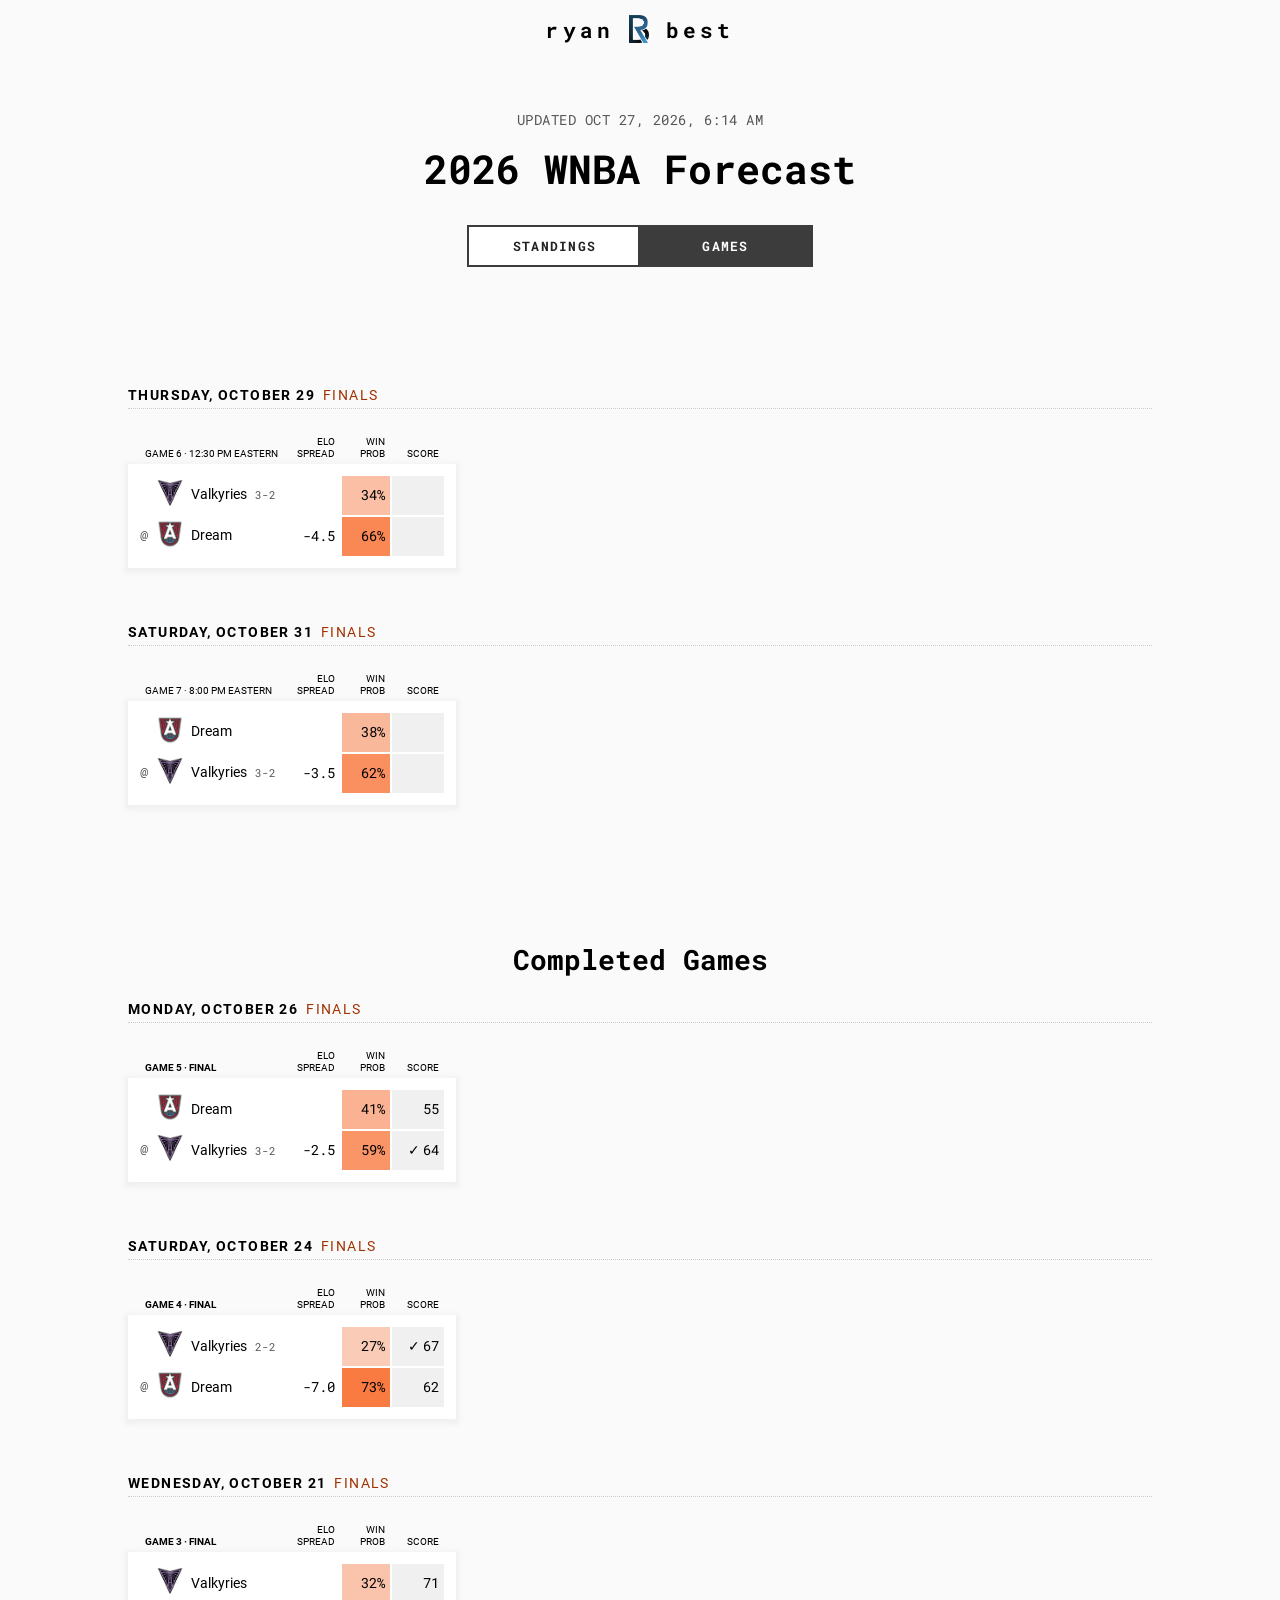
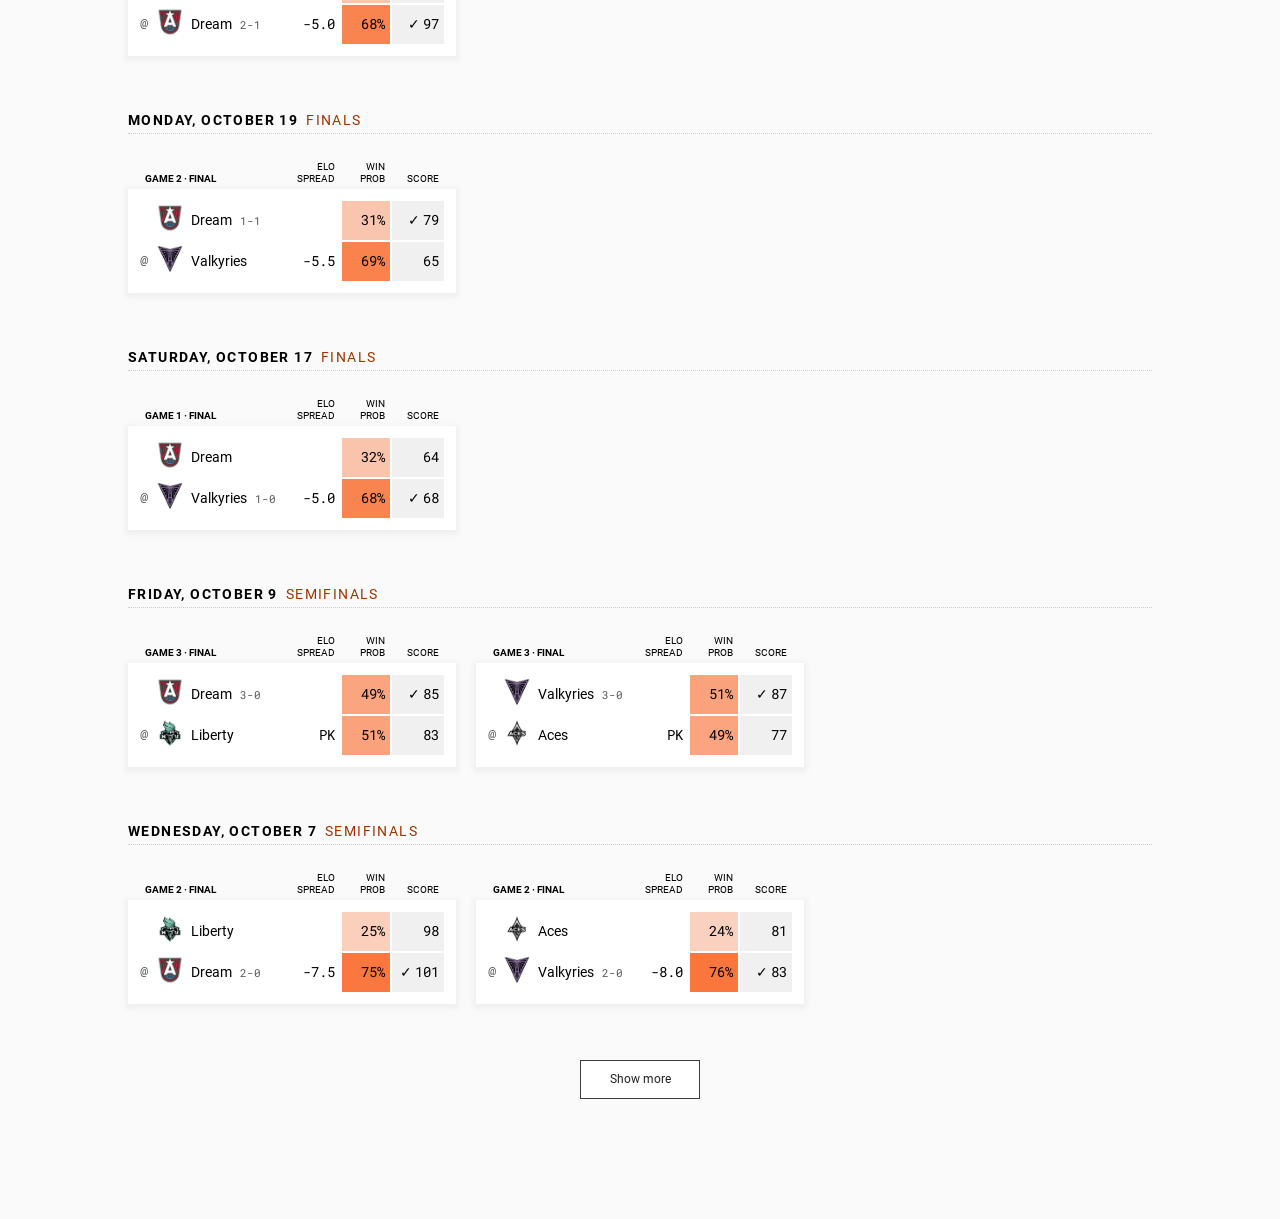
==== commit 461fcfc0: "Updates" ====
--- a/games/index.html
+++ b/games/index.html
@@ -1 +1 @@
-<!doctype html><head><title>2026 WNBA Forecast</title><meta name="viewport" content="width=device-width,initial-scale=1,shrink-to-fit=no"><meta name="description" content="This WNBA forecast projects each team's chances of winning every game, advancing to the playoffs and winning the WNBA Finals."><meta name="author" content="Ryan Best"><meta property="og:image" content="https://ryanabest.com/2026-wnba-predictions/../assets/share-image-2026.2704ef1698deea032bd2.png?foo"><meta property="og:title" content="2026 WNBA Forecast"><meta property="og:url" content="https://ryanabest.com/2026-wnba-predictions/"><meta property="og:type" content="website"><meta property="og:description" content="This WNBA forecast projects each team's chances of winning every game, advancing to the playoffs and winning the WNBA Finals."><link rel="shortcut icon" type="image/x-icon" href="https://ryanabest.com/2026-wnba-predictions/../assets/favicon.ecc235909048d9bf21d6.png"><link rel="icon" type="image/x-icon" href="https://ryanabest.com/../assets/favicon.ecc235909048d9bf21d6.png"><meta charset="UTF-8"><meta name="twitter:card" content="summary_large_image"><meta name="twitter:site" content="@ryanabest"><meta name="twitter:creator" content="@ryanabest"><meta name="twitter:title" content="2026 WNBA Forecast"><meta name="twitter:description" content="This WNBA forecast projects each team's chances of winning every game, advancing to the playoffs and winning the WNBA Finals."><meta property="twitter:image" content="https://ryanabest.com/2026-wnba-predictions/../assets/share-image-2026.2704ef1698deea032bd2.png?foo"><script defer="defer" src="https://static.cloudflareinsights.com/beacon.min.js" data-cf-beacon="{&quot;token&quot;: &quot;c7178068406749bfac75ae84e9a61b06&quot;}"></script><link rel="icon" href="../favicon.png"><script defer="defer" src="../main.8926b86d429adbf2234a.js"></script><link href="../main.13d747a128f6df0fa629.css" rel="stylesheet"></head><body><div class="menu" id="menu"><div class="menu-item" id="name"><a href="https://www.ryanabest.com"><p id="first-name">ryan</p><div class="logo"></div><p id="last-name">best</p></a></div></div><div class="container"><div id="intro"><p class="timestamp">UPDATED <span id="compiled-at" data-datetime="2026-10-24T21:36:08.764Z">Oct 24, 2026, 9:36 PM UTC</span></p><h1>2026 WNBA Forecast</h1></div><div id="page-nav"><a id="standings-link"><button class="btn-cta standings-nav">Standings</button></a><a id="games-link"><button class="btn-cta games-nav active">Games</button></a></div><div class="content"><div id="games-cont"><div id="recent-games"></div><div id="upcoming-games"></div><div id="completed-games"></div></div></div><script>const page = `games`;</script></div></body>+<!doctype html><head><title>2026 WNBA Forecast</title><meta name="viewport" content="width=device-width,initial-scale=1,shrink-to-fit=no"><meta name="description" content="This WNBA forecast projects each team's chances of winning every game, advancing to the playoffs and winning the WNBA Finals."><meta name="author" content="Ryan Best"><meta property="og:image" content="https://ryanabest.com/2026-wnba-predictions/../assets/share-image-2026.2704ef1698deea032bd2.png?foo"><meta property="og:title" content="2026 WNBA Forecast"><meta property="og:url" content="https://ryanabest.com/2026-wnba-predictions/"><meta property="og:type" content="website"><meta property="og:description" content="This WNBA forecast projects each team's chances of winning every game, advancing to the playoffs and winning the WNBA Finals."><link rel="shortcut icon" type="image/x-icon" href="https://ryanabest.com/2026-wnba-predictions/../assets/favicon.ecc235909048d9bf21d6.png"><link rel="icon" type="image/x-icon" href="https://ryanabest.com/../assets/favicon.ecc235909048d9bf21d6.png"><meta charset="UTF-8"><meta name="twitter:card" content="summary_large_image"><meta name="twitter:site" content="@ryanabest"><meta name="twitter:creator" content="@ryanabest"><meta name="twitter:title" content="2026 WNBA Forecast"><meta name="twitter:description" content="This WNBA forecast projects each team's chances of winning every game, advancing to the playoffs and winning the WNBA Finals."><meta property="twitter:image" content="https://ryanabest.com/2026-wnba-predictions/../assets/share-image-2026.2704ef1698deea032bd2.png?foo"><script defer="defer" src="https://static.cloudflareinsights.com/beacon.min.js" data-cf-beacon="{&quot;token&quot;: &quot;c7178068406749bfac75ae84e9a61b06&quot;}"></script><link rel="icon" href="../favicon.png"><script defer="defer" src="../main.c504b9347a421baf53cc.js"></script><link href="../main.13d747a128f6df0fa629.css" rel="stylesheet"></head><body><div class="menu" id="menu"><div class="menu-item" id="name"><a href="https://www.ryanabest.com"><p id="first-name">ryan</p><div class="logo"></div><p id="last-name">best</p></a></div></div><div class="container"><div id="intro"><p class="timestamp">UPDATED <span id="compiled-at" data-datetime="2026-10-27T06:14:56.390Z">Oct 27, 2026, 6:14 AM UTC</span></p><h1>2026 WNBA Forecast</h1></div><div id="page-nav"><a id="standings-link"><button class="btn-cta standings-nav">Standings</button></a><a id="games-link"><button class="btn-cta games-nav active">Games</button></a></div><div class="content"><div id="games-cont"><div id="recent-games"></div><div id="upcoming-games"></div><div id="completed-games"></div></div></div><script>const page = `games`;</script></div></body>
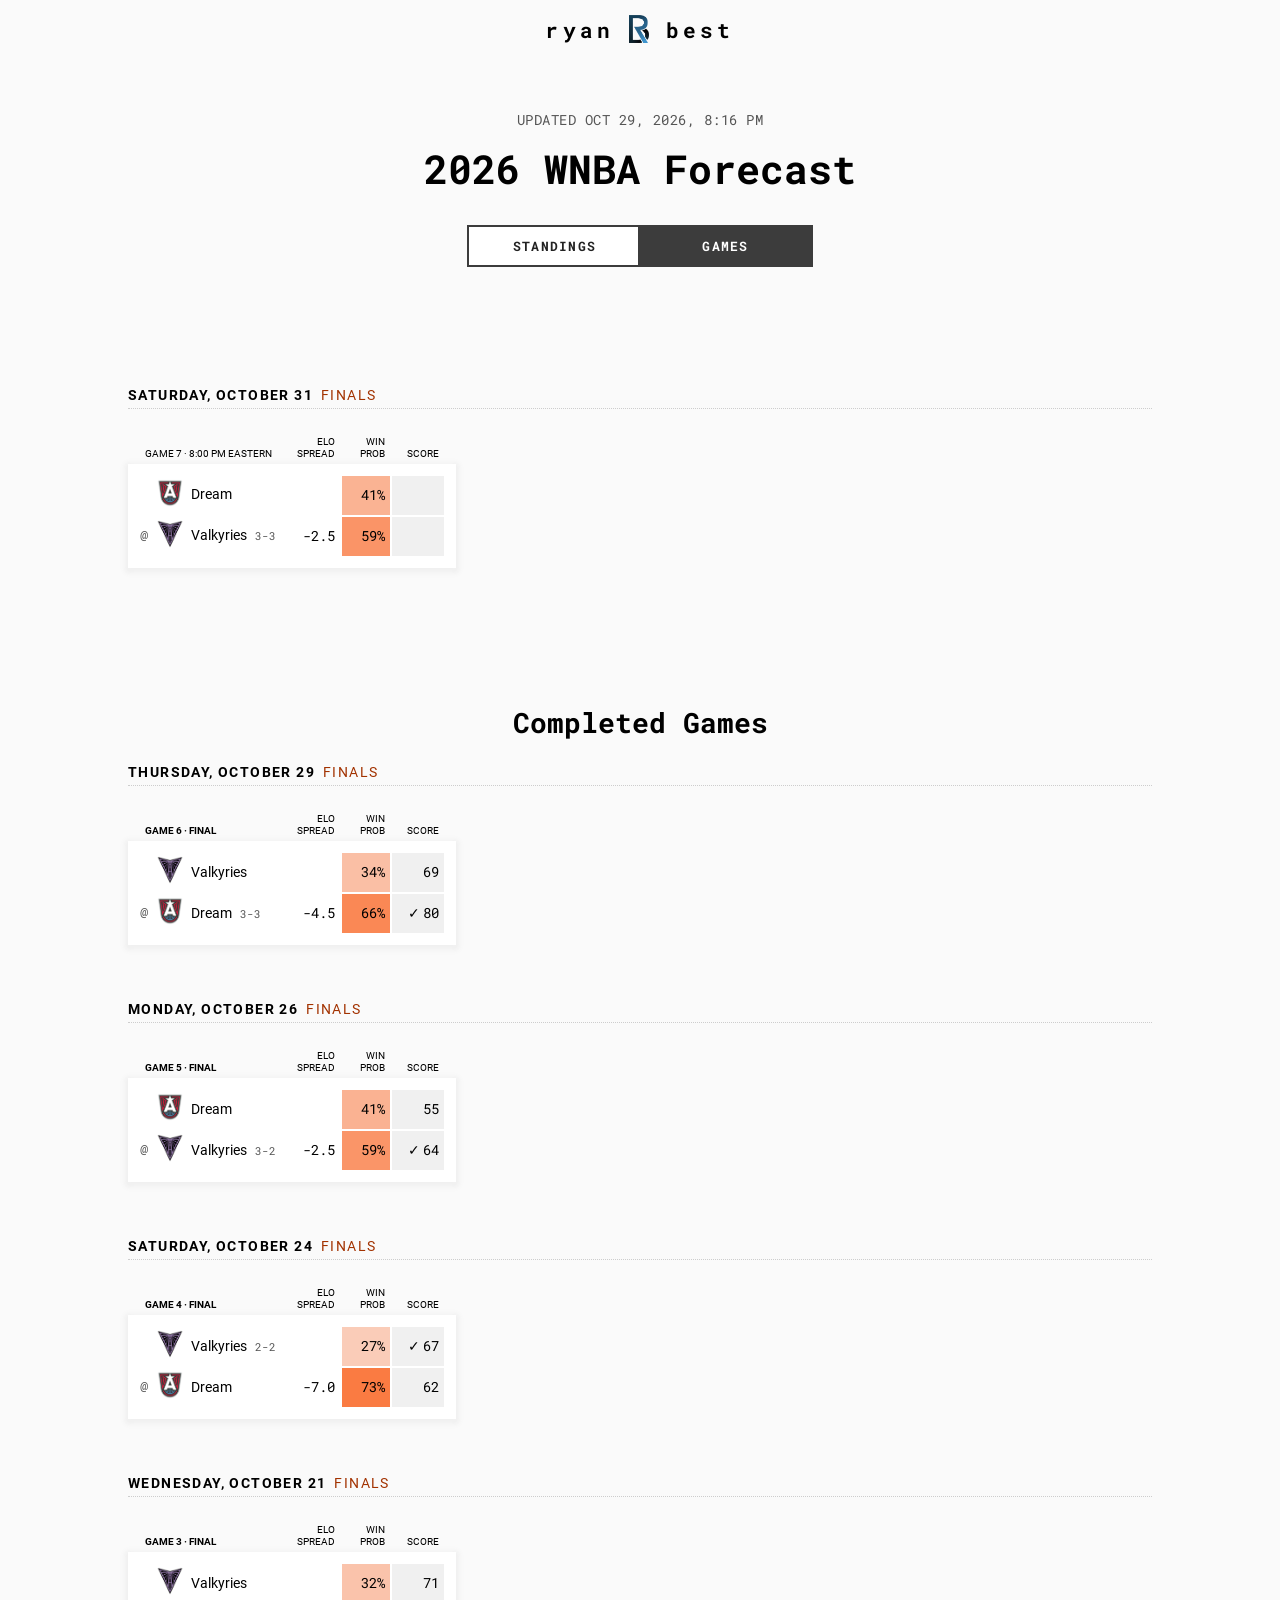
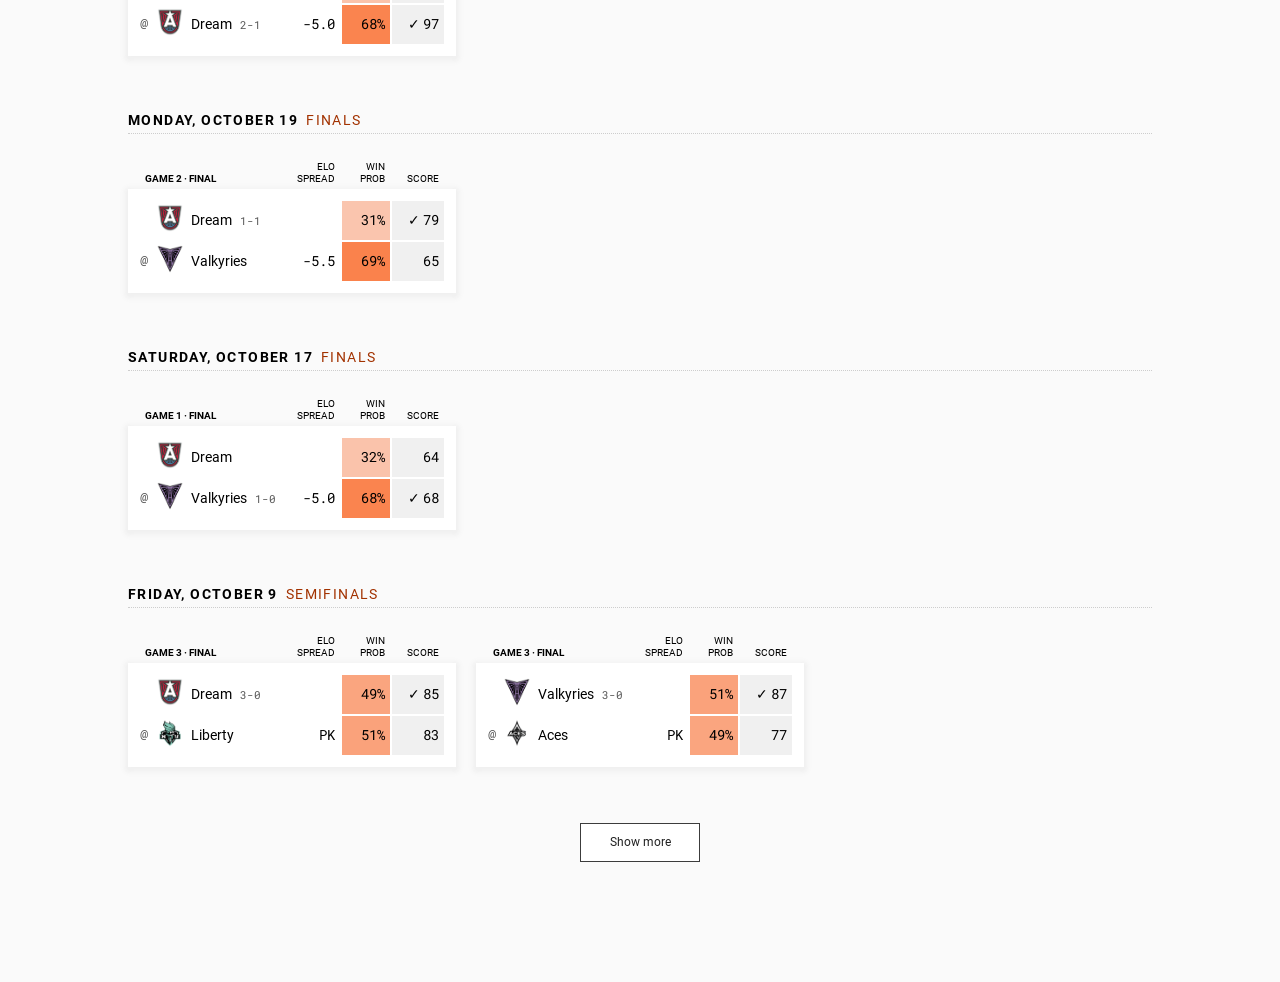
==== commit de596a69: "Updates" ====
--- a/games/index.html
+++ b/games/index.html
@@ -1 +1 @@
-<!doctype html><head><title>2026 WNBA Forecast</title><meta name="viewport" content="width=device-width,initial-scale=1,shrink-to-fit=no"><meta name="description" content="This WNBA forecast projects each team's chances of winning every game, advancing to the playoffs and winning the WNBA Finals."><meta name="author" content="Ryan Best"><meta property="og:image" content="https://ryanabest.com/2026-wnba-predictions/../assets/share-image-2026.2704ef1698deea032bd2.png?foo"><meta property="og:title" content="2026 WNBA Forecast"><meta property="og:url" content="https://ryanabest.com/2026-wnba-predictions/"><meta property="og:type" content="website"><meta property="og:description" content="This WNBA forecast projects each team's chances of winning every game, advancing to the playoffs and winning the WNBA Finals."><link rel="shortcut icon" type="image/x-icon" href="https://ryanabest.com/2026-wnba-predictions/../assets/favicon.ecc235909048d9bf21d6.png"><link rel="icon" type="image/x-icon" href="https://ryanabest.com/../assets/favicon.ecc235909048d9bf21d6.png"><meta charset="UTF-8"><meta name="twitter:card" content="summary_large_image"><meta name="twitter:site" content="@ryanabest"><meta name="twitter:creator" content="@ryanabest"><meta name="twitter:title" content="2026 WNBA Forecast"><meta name="twitter:description" content="This WNBA forecast projects each team's chances of winning every game, advancing to the playoffs and winning the WNBA Finals."><meta property="twitter:image" content="https://ryanabest.com/2026-wnba-predictions/../assets/share-image-2026.2704ef1698deea032bd2.png?foo"><script defer="defer" src="https://static.cloudflareinsights.com/beacon.min.js" data-cf-beacon="{&quot;token&quot;: &quot;c7178068406749bfac75ae84e9a61b06&quot;}"></script><link rel="icon" href="../favicon.png"><script defer="defer" src="../main.c504b9347a421baf53cc.js"></script><link href="../main.13d747a128f6df0fa629.css" rel="stylesheet"></head><body><div class="menu" id="menu"><div class="menu-item" id="name"><a href="https://www.ryanabest.com"><p id="first-name">ryan</p><div class="logo"></div><p id="last-name">best</p></a></div></div><div class="container"><div id="intro"><p class="timestamp">UPDATED <span id="compiled-at" data-datetime="2026-10-27T06:14:56.390Z">Oct 27, 2026, 6:14 AM UTC</span></p><h1>2026 WNBA Forecast</h1></div><div id="page-nav"><a id="standings-link"><button class="btn-cta standings-nav">Standings</button></a><a id="games-link"><button class="btn-cta games-nav active">Games</button></a></div><div class="content"><div id="games-cont"><div id="recent-games"></div><div id="upcoming-games"></div><div id="completed-games"></div></div></div><script>const page = `games`;</script></div></body>+<!doctype html><head><title>2026 WNBA Forecast</title><meta name="viewport" content="width=device-width,initial-scale=1,shrink-to-fit=no"><meta name="description" content="This WNBA forecast projects each team's chances of winning every game, advancing to the playoffs and winning the WNBA Finals."><meta name="author" content="Ryan Best"><meta property="og:image" content="https://ryanabest.com/2026-wnba-predictions/../assets/share-image-2026.2704ef1698deea032bd2.png?foo"><meta property="og:title" content="2026 WNBA Forecast"><meta property="og:url" content="https://ryanabest.com/2026-wnba-predictions/"><meta property="og:type" content="website"><meta property="og:description" content="This WNBA forecast projects each team's chances of winning every game, advancing to the playoffs and winning the WNBA Finals."><link rel="shortcut icon" type="image/x-icon" href="https://ryanabest.com/2026-wnba-predictions/../assets/favicon.ecc235909048d9bf21d6.png"><link rel="icon" type="image/x-icon" href="https://ryanabest.com/../assets/favicon.ecc235909048d9bf21d6.png"><meta charset="UTF-8"><meta name="twitter:card" content="summary_large_image"><meta name="twitter:site" content="@ryanabest"><meta name="twitter:creator" content="@ryanabest"><meta name="twitter:title" content="2026 WNBA Forecast"><meta name="twitter:description" content="This WNBA forecast projects each team's chances of winning every game, advancing to the playoffs and winning the WNBA Finals."><meta property="twitter:image" content="https://ryanabest.com/2026-wnba-predictions/../assets/share-image-2026.2704ef1698deea032bd2.png?foo"><script defer="defer" src="https://static.cloudflareinsights.com/beacon.min.js" data-cf-beacon="{&quot;token&quot;: &quot;c7178068406749bfac75ae84e9a61b06&quot;}"></script><link rel="icon" href="../favicon.png"><script defer="defer" src="../main.604d0b36315c1c91b98a.js"></script><link href="../main.13d747a128f6df0fa629.css" rel="stylesheet"></head><body><div class="menu" id="menu"><div class="menu-item" id="name"><a href="https://www.ryanabest.com"><p id="first-name">ryan</p><div class="logo"></div><p id="last-name">best</p></a></div></div><div class="container"><div id="intro"><p class="timestamp">UPDATED <span id="compiled-at" data-datetime="2026-10-29T20:16:35.918Z">Oct 29, 2026, 8:16 PM UTC</span></p><h1>2026 WNBA Forecast</h1></div><div id="page-nav"><a id="standings-link"><button class="btn-cta standings-nav">Standings</button></a><a id="games-link"><button class="btn-cta games-nav active">Games</button></a></div><div class="content"><div id="games-cont"><div id="recent-games"></div><div id="upcoming-games"></div><div id="completed-games"></div></div></div><script>const page = `games`;</script></div></body>
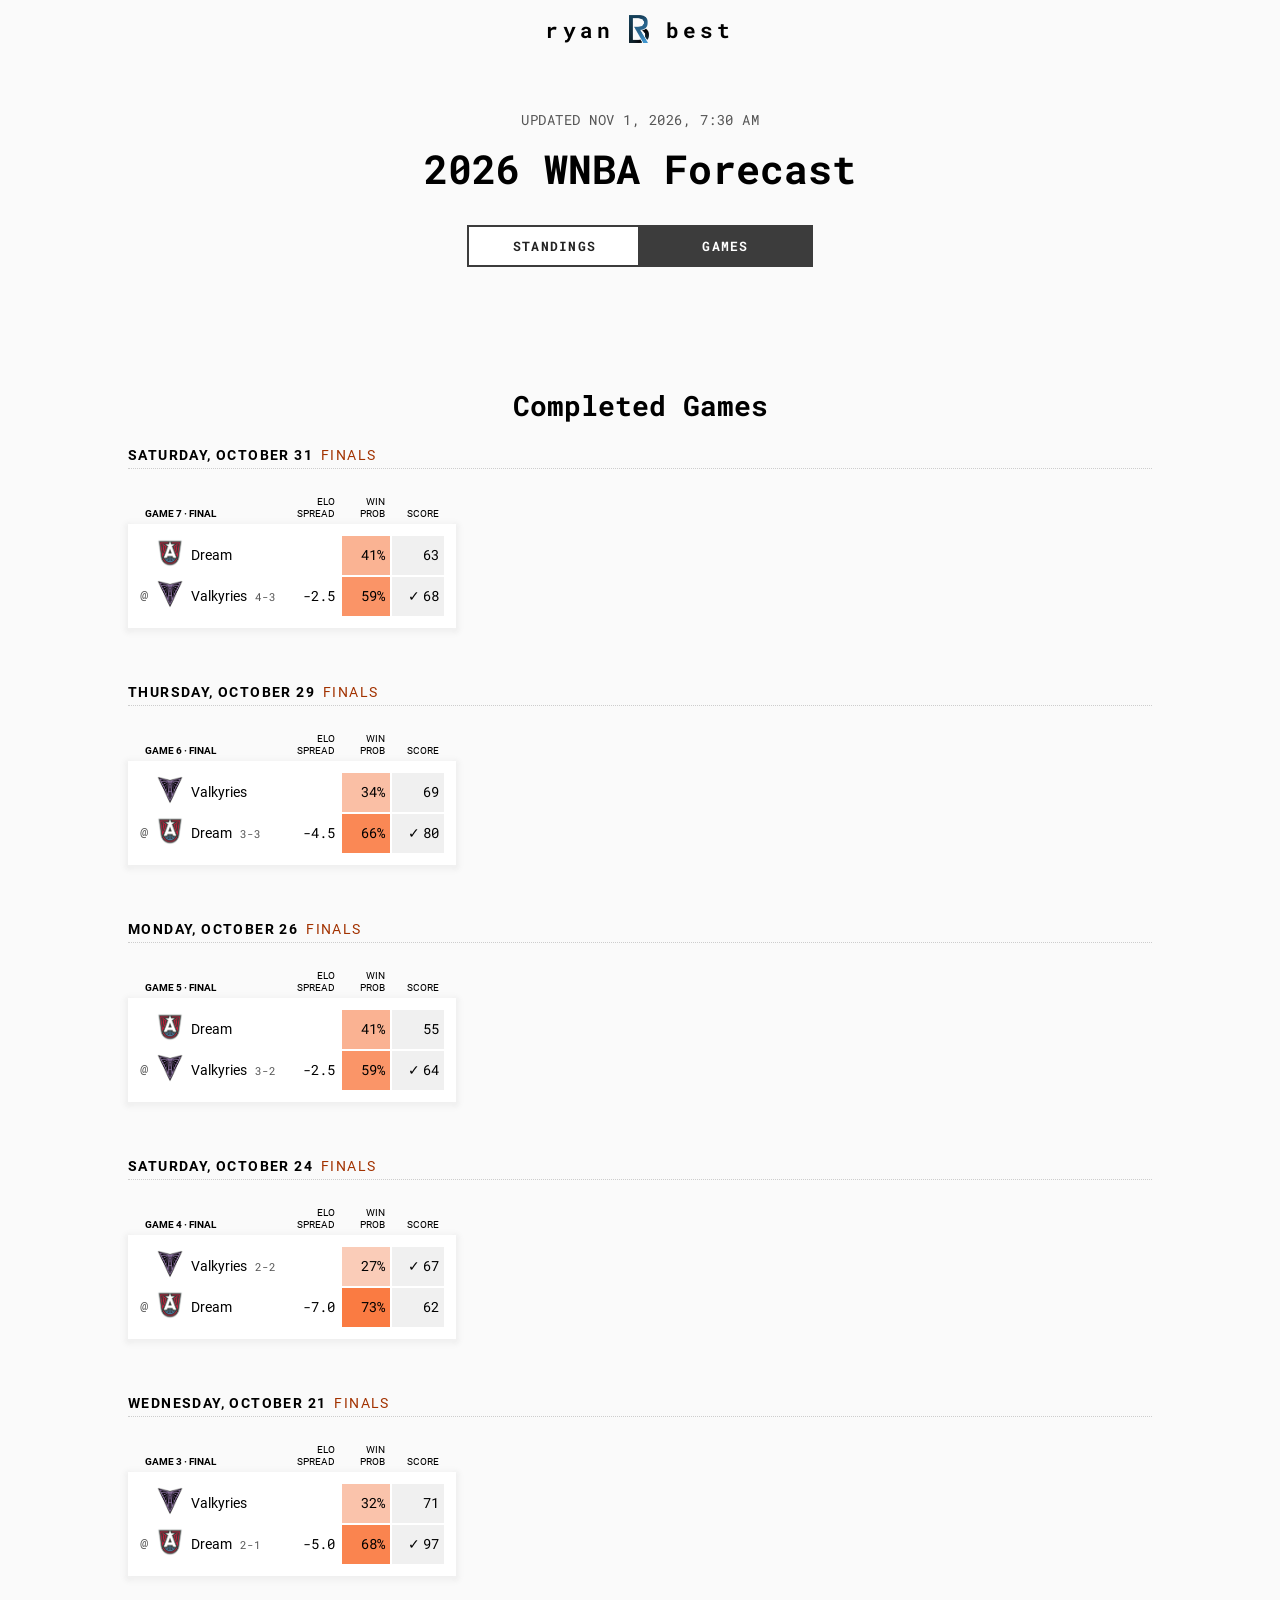
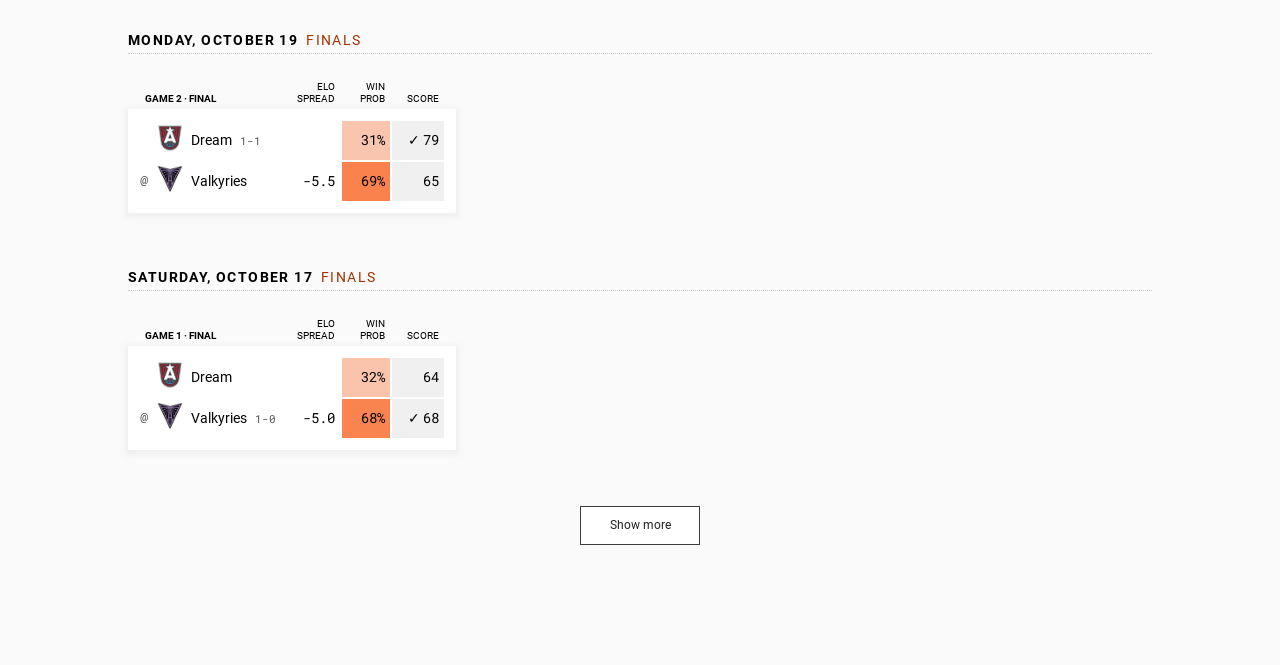
==== commit 29a05910: "Updates" ====
--- a/games/index.html
+++ b/games/index.html
@@ -1 +1 @@
-<!doctype html><head><title>2026 WNBA Forecast</title><meta name="viewport" content="width=device-width,initial-scale=1,shrink-to-fit=no"><meta name="description" content="This WNBA forecast projects each team's chances of winning every game, advancing to the playoffs and winning the WNBA Finals."><meta name="author" content="Ryan Best"><meta property="og:image" content="https://ryanabest.com/2026-wnba-predictions/../assets/share-image-2026.2704ef1698deea032bd2.png?foo"><meta property="og:title" content="2026 WNBA Forecast"><meta property="og:url" content="https://ryanabest.com/2026-wnba-predictions/"><meta property="og:type" content="website"><meta property="og:description" content="This WNBA forecast projects each team's chances of winning every game, advancing to the playoffs and winning the WNBA Finals."><link rel="shortcut icon" type="image/x-icon" href="https://ryanabest.com/2026-wnba-predictions/../assets/favicon.ecc235909048d9bf21d6.png"><link rel="icon" type="image/x-icon" href="https://ryanabest.com/../assets/favicon.ecc235909048d9bf21d6.png"><meta charset="UTF-8"><meta name="twitter:card" content="summary_large_image"><meta name="twitter:site" content="@ryanabest"><meta name="twitter:creator" content="@ryanabest"><meta name="twitter:title" content="2026 WNBA Forecast"><meta name="twitter:description" content="This WNBA forecast projects each team's chances of winning every game, advancing to the playoffs and winning the WNBA Finals."><meta property="twitter:image" content="https://ryanabest.com/2026-wnba-predictions/../assets/share-image-2026.2704ef1698deea032bd2.png?foo"><script defer="defer" src="https://static.cloudflareinsights.com/beacon.min.js" data-cf-beacon="{&quot;token&quot;: &quot;c7178068406749bfac75ae84e9a61b06&quot;}"></script><link rel="icon" href="../favicon.png"><script defer="defer" src="../main.604d0b36315c1c91b98a.js"></script><link href="../main.13d747a128f6df0fa629.css" rel="stylesheet"></head><body><div class="menu" id="menu"><div class="menu-item" id="name"><a href="https://www.ryanabest.com"><p id="first-name">ryan</p><div class="logo"></div><p id="last-name">best</p></a></div></div><div class="container"><div id="intro"><p class="timestamp">UPDATED <span id="compiled-at" data-datetime="2026-10-29T20:16:35.918Z">Oct 29, 2026, 8:16 PM UTC</span></p><h1>2026 WNBA Forecast</h1></div><div id="page-nav"><a id="standings-link"><button class="btn-cta standings-nav">Standings</button></a><a id="games-link"><button class="btn-cta games-nav active">Games</button></a></div><div class="content"><div id="games-cont"><div id="recent-games"></div><div id="upcoming-games"></div><div id="completed-games"></div></div></div><script>const page = `games`;</script></div></body>+<!doctype html><head><title>2026 WNBA Forecast</title><meta name="viewport" content="width=device-width,initial-scale=1,shrink-to-fit=no"><meta name="description" content="This WNBA forecast projects each team's chances of winning every game, advancing to the playoffs and winning the WNBA Finals."><meta name="author" content="Ryan Best"><meta property="og:image" content="https://ryanabest.com/2026-wnba-predictions/../assets/share-image-2026.2704ef1698deea032bd2.png?foo"><meta property="og:title" content="2026 WNBA Forecast"><meta property="og:url" content="https://ryanabest.com/2026-wnba-predictions/"><meta property="og:type" content="website"><meta property="og:description" content="This WNBA forecast projects each team's chances of winning every game, advancing to the playoffs and winning the WNBA Finals."><link rel="shortcut icon" type="image/x-icon" href="https://ryanabest.com/2026-wnba-predictions/../assets/favicon.ecc235909048d9bf21d6.png"><link rel="icon" type="image/x-icon" href="https://ryanabest.com/../assets/favicon.ecc235909048d9bf21d6.png"><meta charset="UTF-8"><meta name="twitter:card" content="summary_large_image"><meta name="twitter:site" content="@ryanabest"><meta name="twitter:creator" content="@ryanabest"><meta name="twitter:title" content="2026 WNBA Forecast"><meta name="twitter:description" content="This WNBA forecast projects each team's chances of winning every game, advancing to the playoffs and winning the WNBA Finals."><meta property="twitter:image" content="https://ryanabest.com/2026-wnba-predictions/../assets/share-image-2026.2704ef1698deea032bd2.png?foo"><script defer="defer" src="https://static.cloudflareinsights.com/beacon.min.js" data-cf-beacon="{&quot;token&quot;: &quot;c7178068406749bfac75ae84e9a61b06&quot;}"></script><link rel="icon" href="../favicon.png"><script defer="defer" src="../main.a63c0c03493f5c1e9fac.js"></script><link href="../main.13d747a128f6df0fa629.css" rel="stylesheet"></head><body><div class="menu" id="menu"><div class="menu-item" id="name"><a href="https://www.ryanabest.com"><p id="first-name">ryan</p><div class="logo"></div><p id="last-name">best</p></a></div></div><div class="container"><div id="intro"><p class="timestamp">UPDATED <span id="compiled-at" data-datetime="2026-11-01T07:30:11.448Z">Nov 1, 2026, 7:30 AM UTC</span></p><h1>2026 WNBA Forecast</h1></div><div id="page-nav"><a id="standings-link"><button class="btn-cta standings-nav">Standings</button></a><a id="games-link"><button class="btn-cta games-nav active">Games</button></a></div><div class="content"><div id="games-cont"><div id="recent-games"></div><div id="upcoming-games"></div><div id="completed-games"></div></div></div><script>const page = `games`;</script></div></body>
